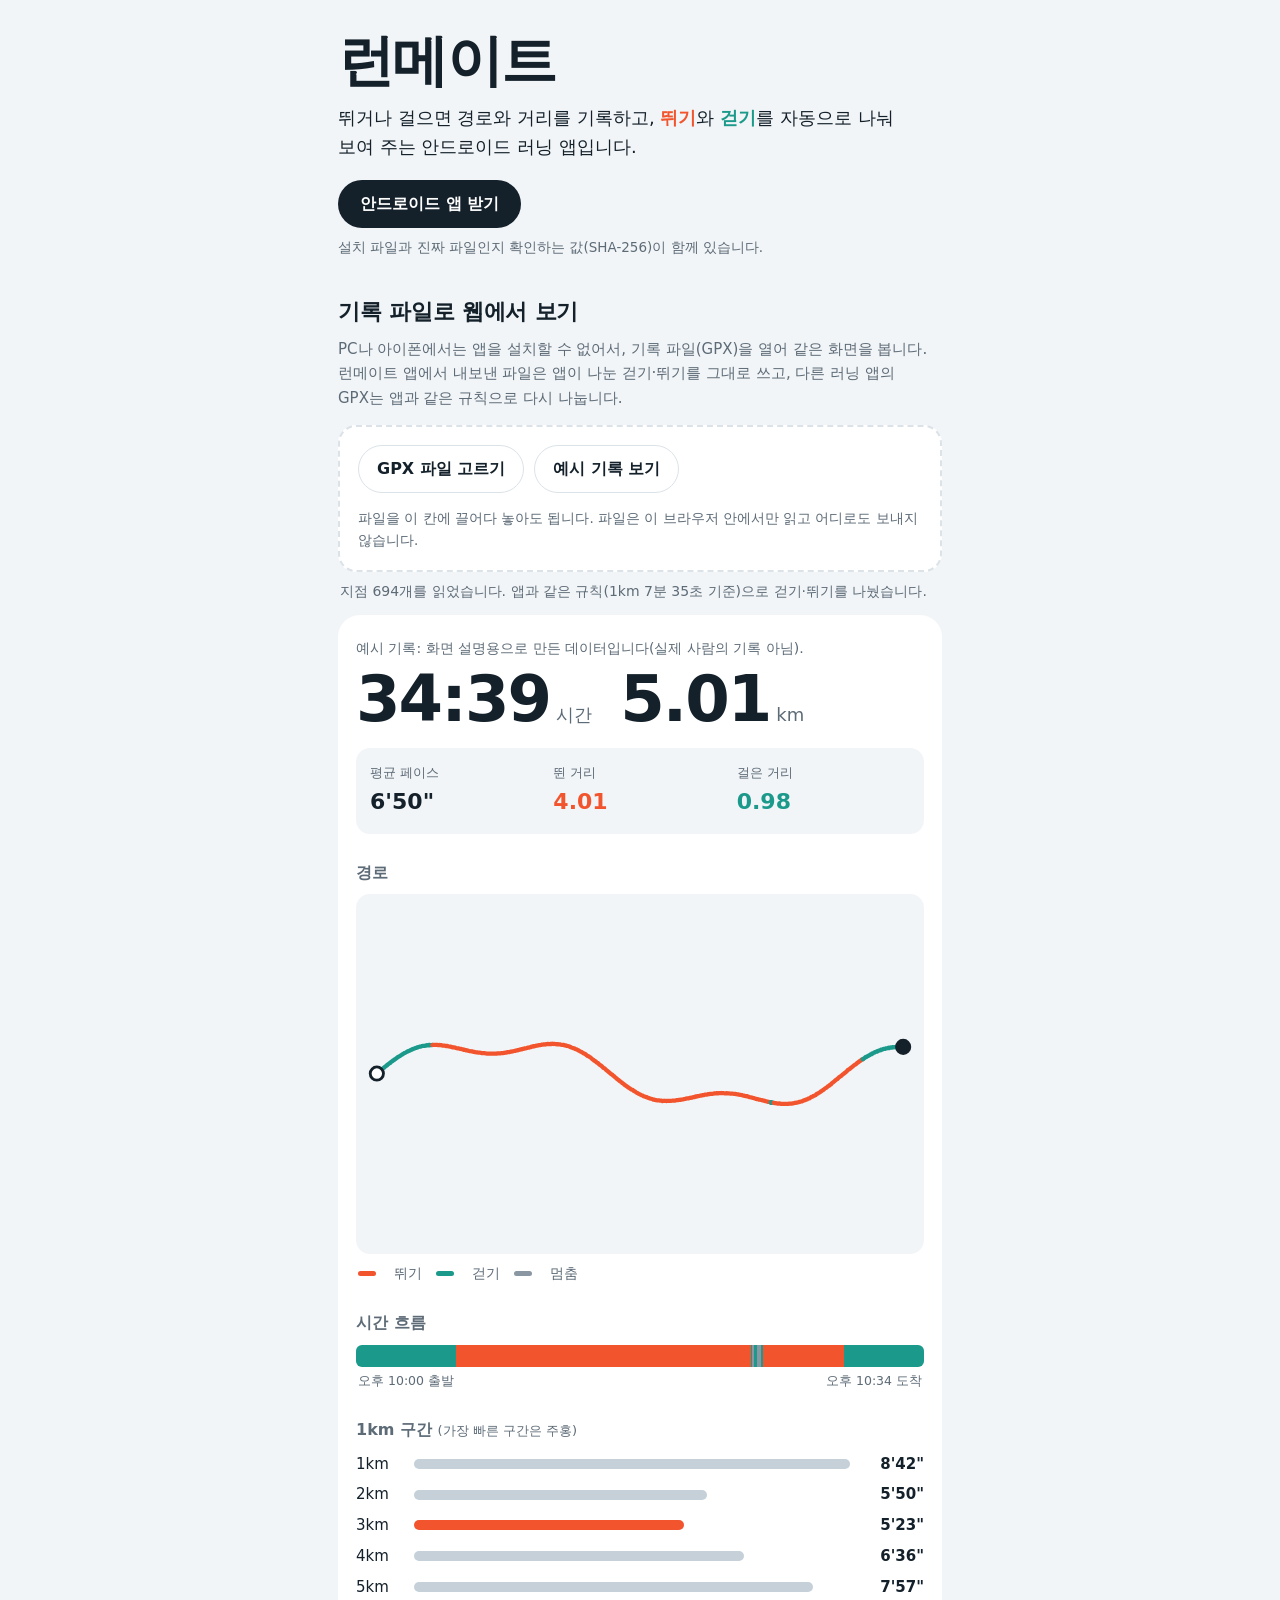
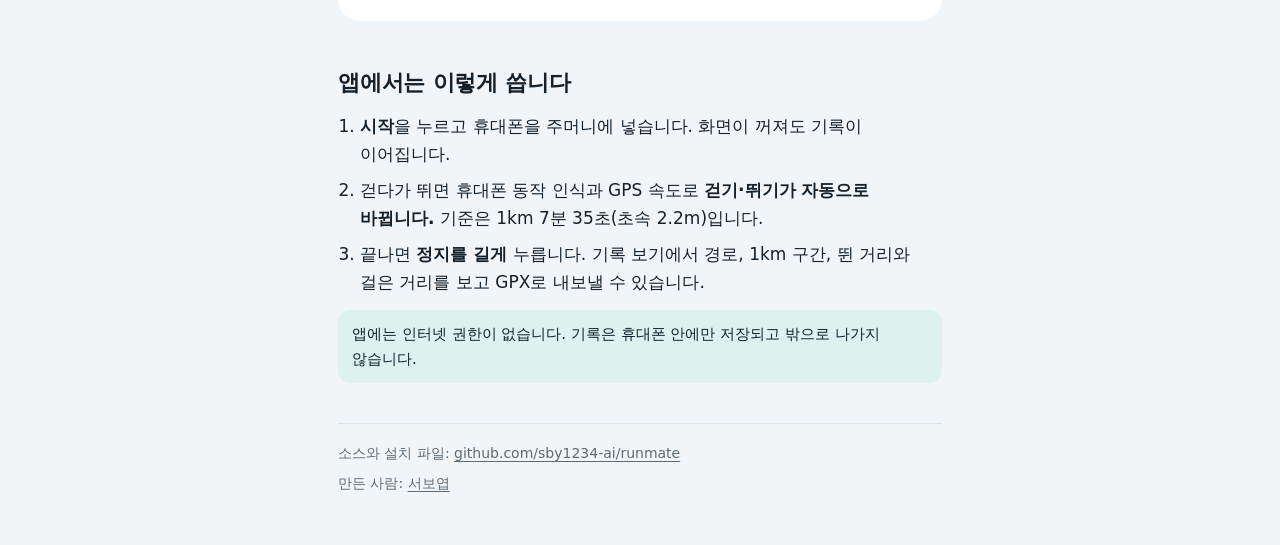
==== web/index.html @ 13d65538 "웹 화면 추가: GPX 기록을 앱과 같은 규칙으로 보기 - web/: 예시 기록, GPX 열기, 요약·경로·시간 흐름·1km 구간 - 앱의 걷기·뛰기 구분과 거리·구간 계산을 그대" ====
<!doctype html>
<html lang="ko">
<head>
<meta charset="utf-8">
<meta name="viewport" content="width=device-width, initial-scale=1, viewport-fit=cover">
<title>런메이트</title>
<meta name="description" content="뛰거나 걸으면 경로와 거리를 기록하고 걷기와 뛰기를 자동으로 나눠 보여 주는 안드로이드 러닝 앱, 런메이트의 웹 화면입니다.">
<meta name="theme-color" content="#f2f5f7">
<meta name="color-scheme" content="light">
<link rel="stylesheet" href="style.css">
</head>
<body>
<div class="page">
  <header class="top">
    <h1>런메이트</h1>
    <p class="lead">뛰거나 걸으면 경로와 거리를 기록하고, <span class="run-t">뛰기</span>와 <span class="walk-t">걷기</span>를 자동으로 나눠 보여 주는 안드로이드 러닝 앱입니다.</p>
    <div class="cta">
      <a class="btn" href="https://github.com/sby1234-ai/runmate/releases/latest">안드로이드 앱 받기</a>
      <span class="cta-note">설치 파일과 진짜 파일인지 확인하는 값(SHA-256)이 함께 있습니다.</span>
    </div>
  </header>

  <section class="open" aria-labelledby="open-h">
    <h2 id="open-h">기록 파일로 웹에서 보기</h2>
    <p class="sub">PC나 아이폰에서는 앱을 설치할 수 없어서, 기록 파일(GPX)을 열어 같은 화면을 봅니다. 런메이트 앱에서 내보낸 파일은 앱이 나눈 걷기·뛰기를 그대로 쓰고, 다른 러닝 앱의 GPX는 앱과 같은 규칙으로 다시 나눕니다.</p>
    <div class="drop" id="drop">
      <input type="file" id="file" accept=".gpx,application/gpx+xml,application/xml,text/xml">
      <label for="file" class="btn ghost">GPX 파일 고르기</label>
      <button type="button" id="btn-sample" class="btn ghost">예시 기록 보기</button>
      <p class="drop-note">파일을 이 칸에 끌어다 놓아도 됩니다. 파일은 이 브라우저 안에서만 읽고 어디로도 보내지 않습니다.</p>
    </div>
    <p class="status" id="status" role="status"></p>
  </section>

  <section class="result" id="result" aria-live="polite" hidden>
    <p class="rec-name" id="rec-name"></p>
    <div class="big">
      <div><span class="num" id="time">0:00</span><span class="unit">시간</span></div>
      <div><span class="num" id="dist">0.00</span><span class="unit">km</span></div>
    </div>
    <div class="trio">
      <div><span class="k">평균 페이스</span><span class="v" id="pace">--'--"</span></div>
      <div><span class="k">뛴 거리</span><span class="v run-t" id="run-d">0.00</span></div>
      <div><span class="k">걸은 거리</span><span class="v walk-t" id="walk-d">0.00</span></div>
    </div>

    <h3>경로</h3>
    <div class="route" id="route" role="img" aria-label="기록한 경로. 뛴 구간은 주홍, 걸은 구간은 청록, 멈춘 곳은 회색입니다."></div>
    <p class="legend"><span class="sw run"></span>뛰기 <span class="sw walk"></span>걷기 <span class="sw still"></span>멈춤</p>

    <h3>시간 흐름</h3>
    <div class="timeline" id="timeline" role="img" aria-label="시간 순서로 본 걷기·뛰기·멈춤"></div>
    <p class="tl-axis"><span id="tl-start"></span><span id="tl-end"></span></p>

    <h3>1km 구간 <span class="h-note">(가장 빠른 구간은 주홍)</span></h3>
    <ol class="splits" id="splits"></ol>
  </section>

  <section class="how" aria-labelledby="how-h">
    <h2 id="how-h">앱에서는 이렇게 씁니다</h2>
    <ol class="steps">
      <li><b>시작</b>을 누르고 휴대폰을 주머니에 넣습니다. 화면이 꺼져도 기록이 이어집니다.</li>
      <li>걷다가 뛰면 휴대폰 동작 인식과 GPS 속도로 <b>걷기·뛰기가 자동으로 바뀝니다.</b> 기준은 1km 7분 35초(초속 2.2m)입니다.</li>
      <li>끝나면 <b>정지를 길게</b> 누릅니다. 기록 보기에서 경로, 1km 구간, 뛴 거리와 걸은 거리를 보고 GPX로 내보낼 수 있습니다.</li>
    </ol>
    <p class="privacy">앱에는 인터넷 권한이 없습니다. 기록은 휴대폰 안에만 저장되고 밖으로 나가지 않습니다.</p>
  </section>

  <footer class="foot">
    <p>소스와 설치 파일: <a href="https://github.com/sby1234-ai/runmate">github.com/sby1234-ai/runmate</a></p>
    <p>만든 사람: <a href="https://sby1234-ai.github.io/myprofile/career/">서보엽</a></p>
  </footer>
</div>
<script src="logic.js" defer></script>
<script src="app.js" defer></script>
</body>
</html>
---- web/style.css ----
/* 런메이트 웹: 앱과 같은 색(밝은 회청 바탕, 뛰기 주홍, 걷기 청록, 멈춤 회색)과 큰 숫자 */
:root {
  --bg: #f2f5f7; --surface: #ffffff; --ink: #14212b; --sub: #5d6b77; --line: #dce3e8;
  --run: #f2542d; --walk: #1b998b; --still: #8a97a3;
  --run-tint: #fde7e0; --walk-tint: #ddf2ef; --still-tint: #e9edf0;
  --font: "Pretendard", "Apple SD Gothic Neo", "Malgun Gothic", "Noto Sans KR", system-ui, sans-serif;
  color-scheme: light;
}
* { box-sizing: border-box; }
html { -webkit-text-size-adjust: 100%; }
body { margin: 0; background: var(--bg); color: var(--ink); font-family: var(--font); font-size: 17px; line-height: 1.65;
  word-break: keep-all; overflow-wrap: break-word; }
a { color: inherit; text-underline-offset: 3px; }
:focus-visible { outline: 3px solid var(--walk); outline-offset: 2px; border-radius: 6px; }
.page { max-width: 640px; margin: 0 auto; padding-block: 32px 0;
  padding-left: max(18px, env(safe-area-inset-left, 0px)); padding-right: max(18px, env(safe-area-inset-right, 0px)); }
h1 { margin: 0; font-size: clamp(40px, 11vw, 56px); line-height: 1.05; letter-spacing: -0.03em; font-weight: 800; }
.lead { margin: 12px 0 18px; font-size: 18px; max-width: 32em; }
.run-t { color: var(--run); font-weight: 800; } .walk-t { color: var(--walk); font-weight: 800; }
.cta { display: flex; flex-wrap: wrap; gap: 8px 14px; align-items: center; }
.cta-note { font-size: 13.5px; color: var(--sub); }
.btn { display: inline-flex; align-items: center; justify-content: center; min-height: 48px; padding: 0 22px; border-radius: 999px;
  background: var(--ink); color: #fff; font: inherit; font-size: 16px; font-weight: 800; text-decoration: none; border: 0; cursor: pointer; }
.btn.ghost { background: var(--surface); color: var(--ink); border: 1px solid var(--line); font-weight: 700; padding: 0 18px; }
h2 { margin: 0 0 6px; font-size: 22px; letter-spacing: -0.01em; }
h3 { margin: 26px 0 8px; font-size: 16px; color: var(--sub); }
.sub { margin: 0 0 14px; font-size: 15px; color: var(--sub); }
.open { margin-top: 36px; }
.drop { background: var(--surface); border: 2px dashed var(--line); border-radius: 18px; padding: 18px; display: flex; flex-wrap: wrap; gap: 10px; }
.drop.over { border-color: var(--walk); background: var(--walk-tint); }
.drop input { position: absolute; width: 1px; height: 1px; opacity: 0; }
.drop-note { flex-basis: 100%; margin: 4px 0 0; font-size: 13.5px; color: var(--sub); }
.status { min-height: 1.4em; margin: 8px 2px 0; font-size: 14px; color: var(--sub); }
.status.err { color: var(--run); font-weight: 700; }
.result { margin-top: 12px; background: var(--surface); border-radius: 22px; padding: 22px 18px; }
.rec-name { margin: 0 0 4px; font-size: 14px; color: var(--sub); }
.big { display: flex; flex-wrap: wrap; gap: 4px 28px; align-items: baseline; }
.num { font-size: clamp(44px, 13vw, 64px); font-weight: 800; letter-spacing: -0.03em; font-variant-numeric: tabular-nums; line-height: 1.1; }
.unit { margin-left: 6px; font-size: 18px; color: var(--sub); }
.trio { display: grid; grid-template-columns: repeat(3, 1fr); gap: 10px; margin-top: 14px; padding: 14px; border-radius: 14px; background: var(--bg); }
.trio .k { display: block; font-size: 13px; color: var(--sub); }
.trio .v { display: block; font-size: 22px; font-weight: 800; font-variant-numeric: tabular-nums; }
.route { background: var(--bg); border-radius: 14px; }
.route svg { display: block; width: 100%; height: auto; }
.legend { display: flex; gap: 6px 14px; flex-wrap: wrap; align-items: center; font-size: 13.5px; color: var(--sub); margin: 8px 2px 0; }
.sw { display: inline-block; width: 18px; height: 5px; border-radius: 3px; margin-right: 4px; vertical-align: middle; }
.sw.run { background: var(--run); } .sw.walk { background: var(--walk); } .sw.still { background: var(--still); }
.timeline { display: flex; height: 22px; border-radius: 6px; overflow: hidden; background: var(--still-tint); }
.timeline span { display: block; height: 100%; }
.timeline .run { background: var(--run); } .timeline .walk { background: var(--walk); } .timeline .still { background: var(--still); }
.tl-axis { display: flex; justify-content: space-between; margin: 4px 2px 0; font-size: 12.5px; color: var(--sub); font-variant-numeric: tabular-nums; }
.splits { margin: 0; padding: 0; list-style: none; display: grid; gap: 6px; }
.splits li { display: grid; grid-template-columns: 48px 1fr 64px; gap: 10px; align-items: center; font-size: 15px; font-variant-numeric: tabular-nums; }
.splits .bar { height: 10px; border-radius: 5px; background: #c5d0d9; }
.splits .bar.fast { background: var(--run); }
.splits .t { text-align: right; font-weight: 700; }
.splits .empty { display: block; color: var(--sub); }
.how { margin-top: 44px; }
.steps { margin: 10px 0 0; padding-left: 22px; display: grid; gap: 8px; }
.privacy { margin: 14px 0 0; padding: 12px 14px; border-radius: 12px; background: var(--walk-tint); font-size: 15px; }
.foot { margin-top: 40px; padding: 18px 0 44px; border-top: 1px solid var(--line); font-size: 14px; color: var(--sub); }
.foot p { margin: 0 0 6px; }
@media (max-width: 380px) { .trio .v { font-size: 19px; } }
.h-note { font-weight: 400; font-size: 13px; }
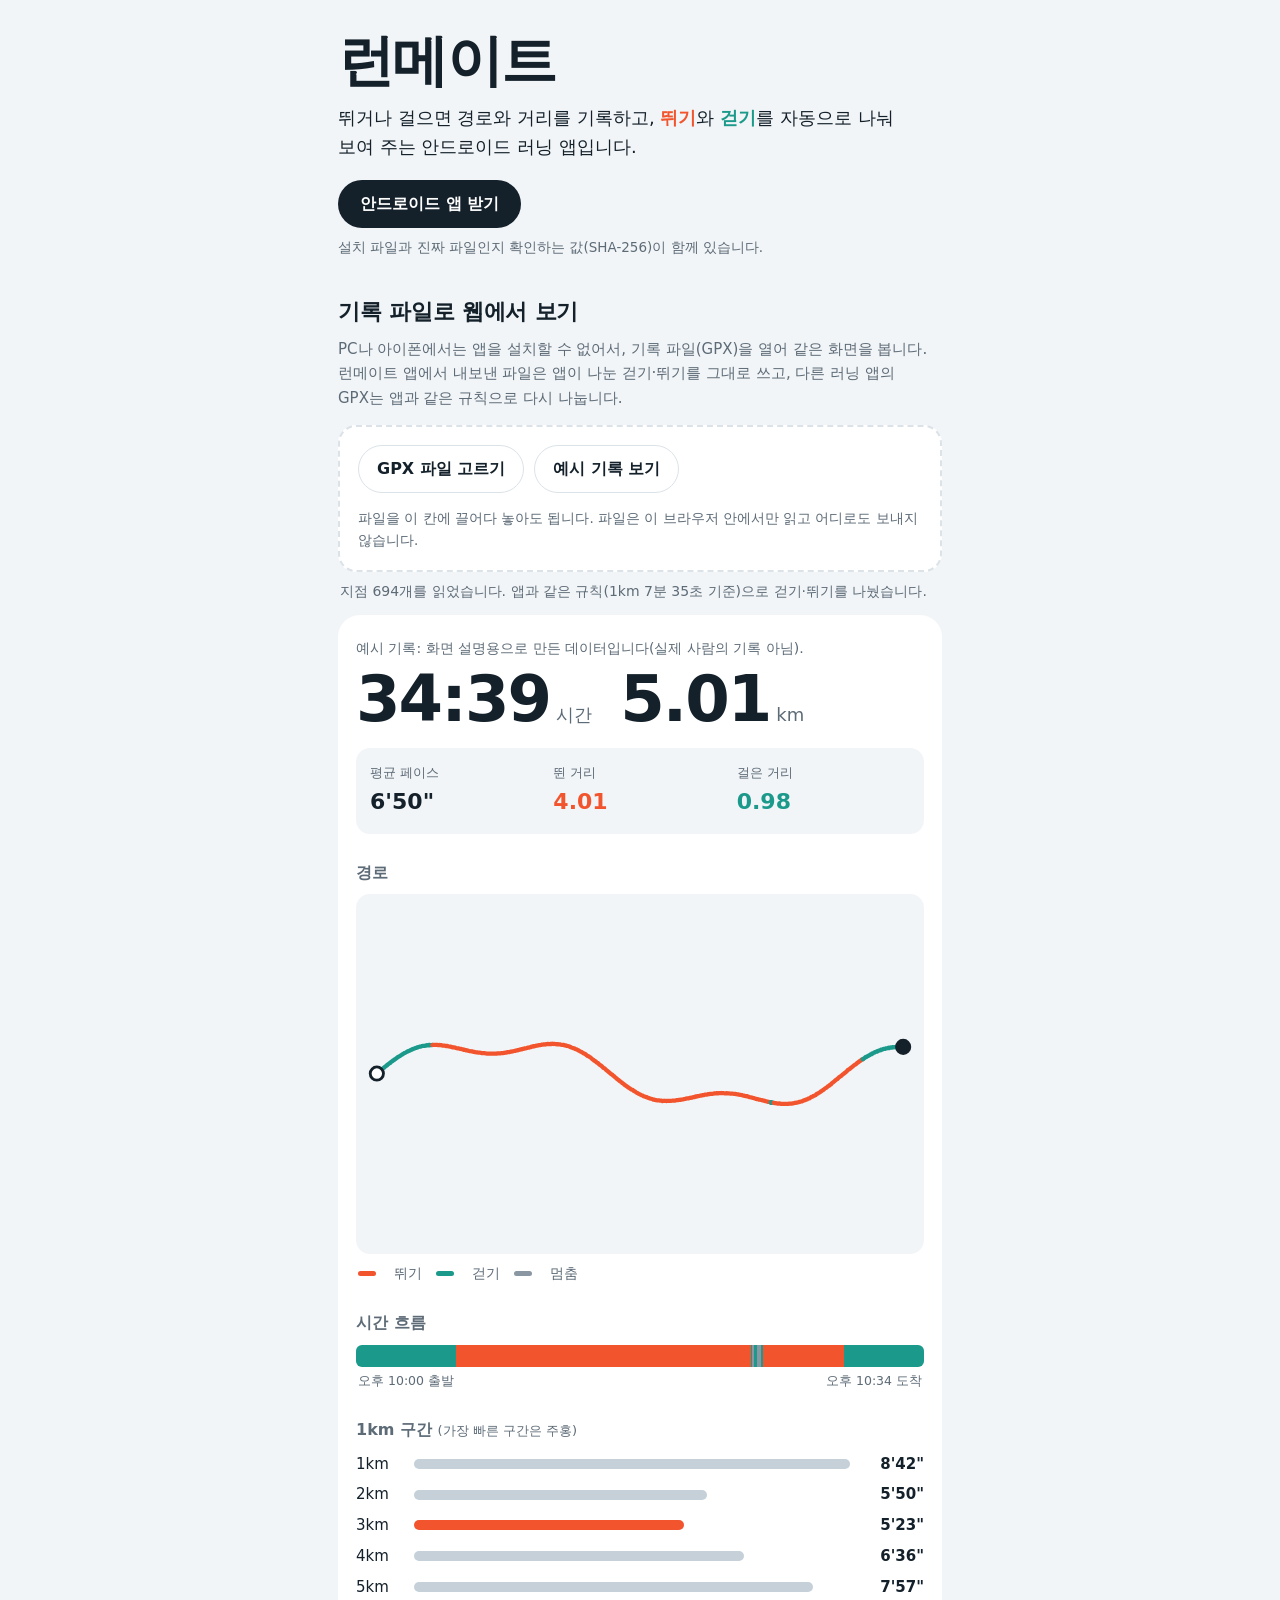
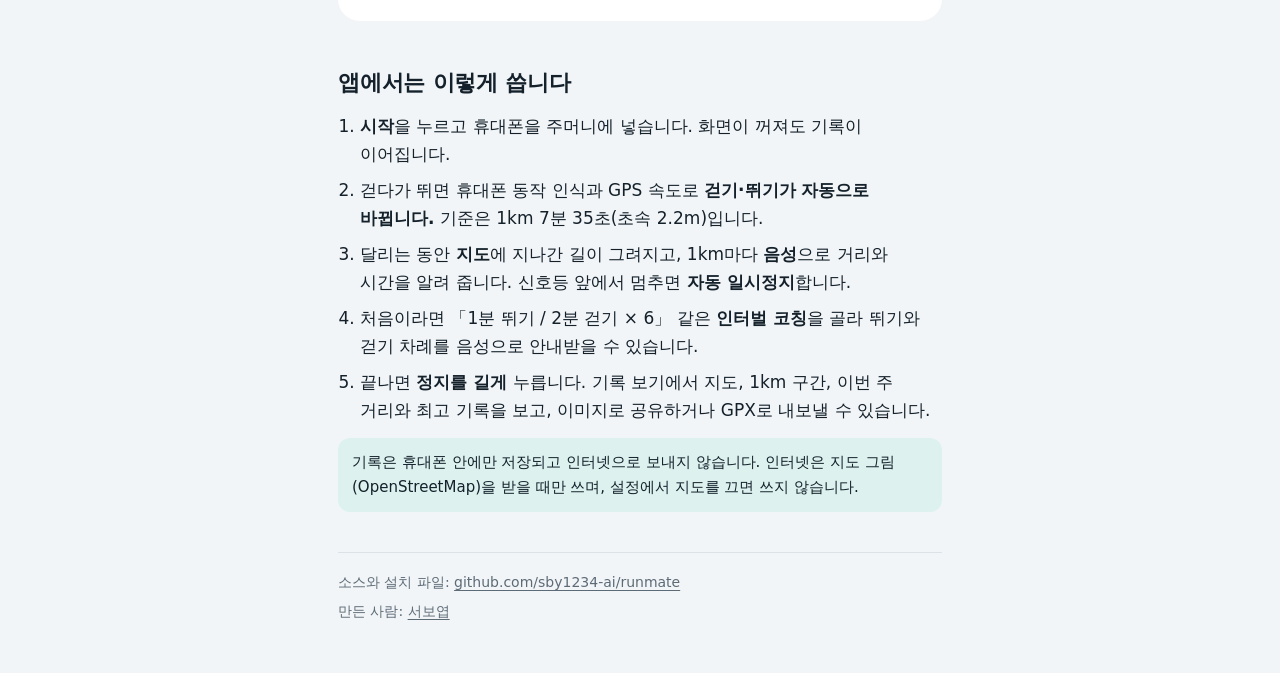
==== commit 416fe419: "웹 화면: 0.2.0 기능과 지도 개인정보 문구 반영 Co-Authored-By: Claude Opus 5.5 <noreply@anthropic.com> Claude-Session" ====
--- a/web/index.html
+++ b/web/index.html
@@ -61,9 +61,11 @@
     <ol class="steps">
       <li><b>시작</b>을 누르고 휴대폰을 주머니에 넣습니다. 화면이 꺼져도 기록이 이어집니다.</li>
       <li>걷다가 뛰면 휴대폰 동작 인식과 GPS 속도로 <b>걷기·뛰기가 자동으로 바뀝니다.</b> 기준은 1km 7분 35초(초속 2.2m)입니다.</li>
-      <li>끝나면 <b>정지를 길게</b> 누릅니다. 기록 보기에서 경로, 1km 구간, 뛴 거리와 걸은 거리를 보고 GPX로 내보낼 수 있습니다.</li>
+      <li>달리는 동안 <b>지도</b>에 지나간 길이 그려지고, 1km마다 <b>음성</b>으로 거리와 시간을 알려 줍니다. 신호등 앞에서 멈추면 <b>자동 일시정지</b>합니다.</li>
+      <li>처음이라면 「1분 뛰기 / 2분 걷기 × 6」 같은 <b>인터벌 코칭</b>을 골라 뛰기와 걷기 차례를 음성으로 안내받을 수 있습니다.</li>
+      <li>끝나면 <b>정지를 길게</b> 누릅니다. 기록 보기에서 지도, 1km 구간, 이번 주 거리와 최고 기록을 보고, 이미지로 공유하거나 GPX로 내보낼 수 있습니다.</li>
     </ol>
-    <p class="privacy">앱에는 인터넷 권한이 없습니다. 기록은 휴대폰 안에만 저장되고 밖으로 나가지 않습니다.</p>
+    <p class="privacy">기록은 휴대폰 안에만 저장되고 인터넷으로 보내지 않습니다. 인터넷은 지도 그림(OpenStreetMap)을 받을 때만 쓰며, 설정에서 지도를 끄면 쓰지 않습니다.</p>
   </section>
 
   <footer class="foot">
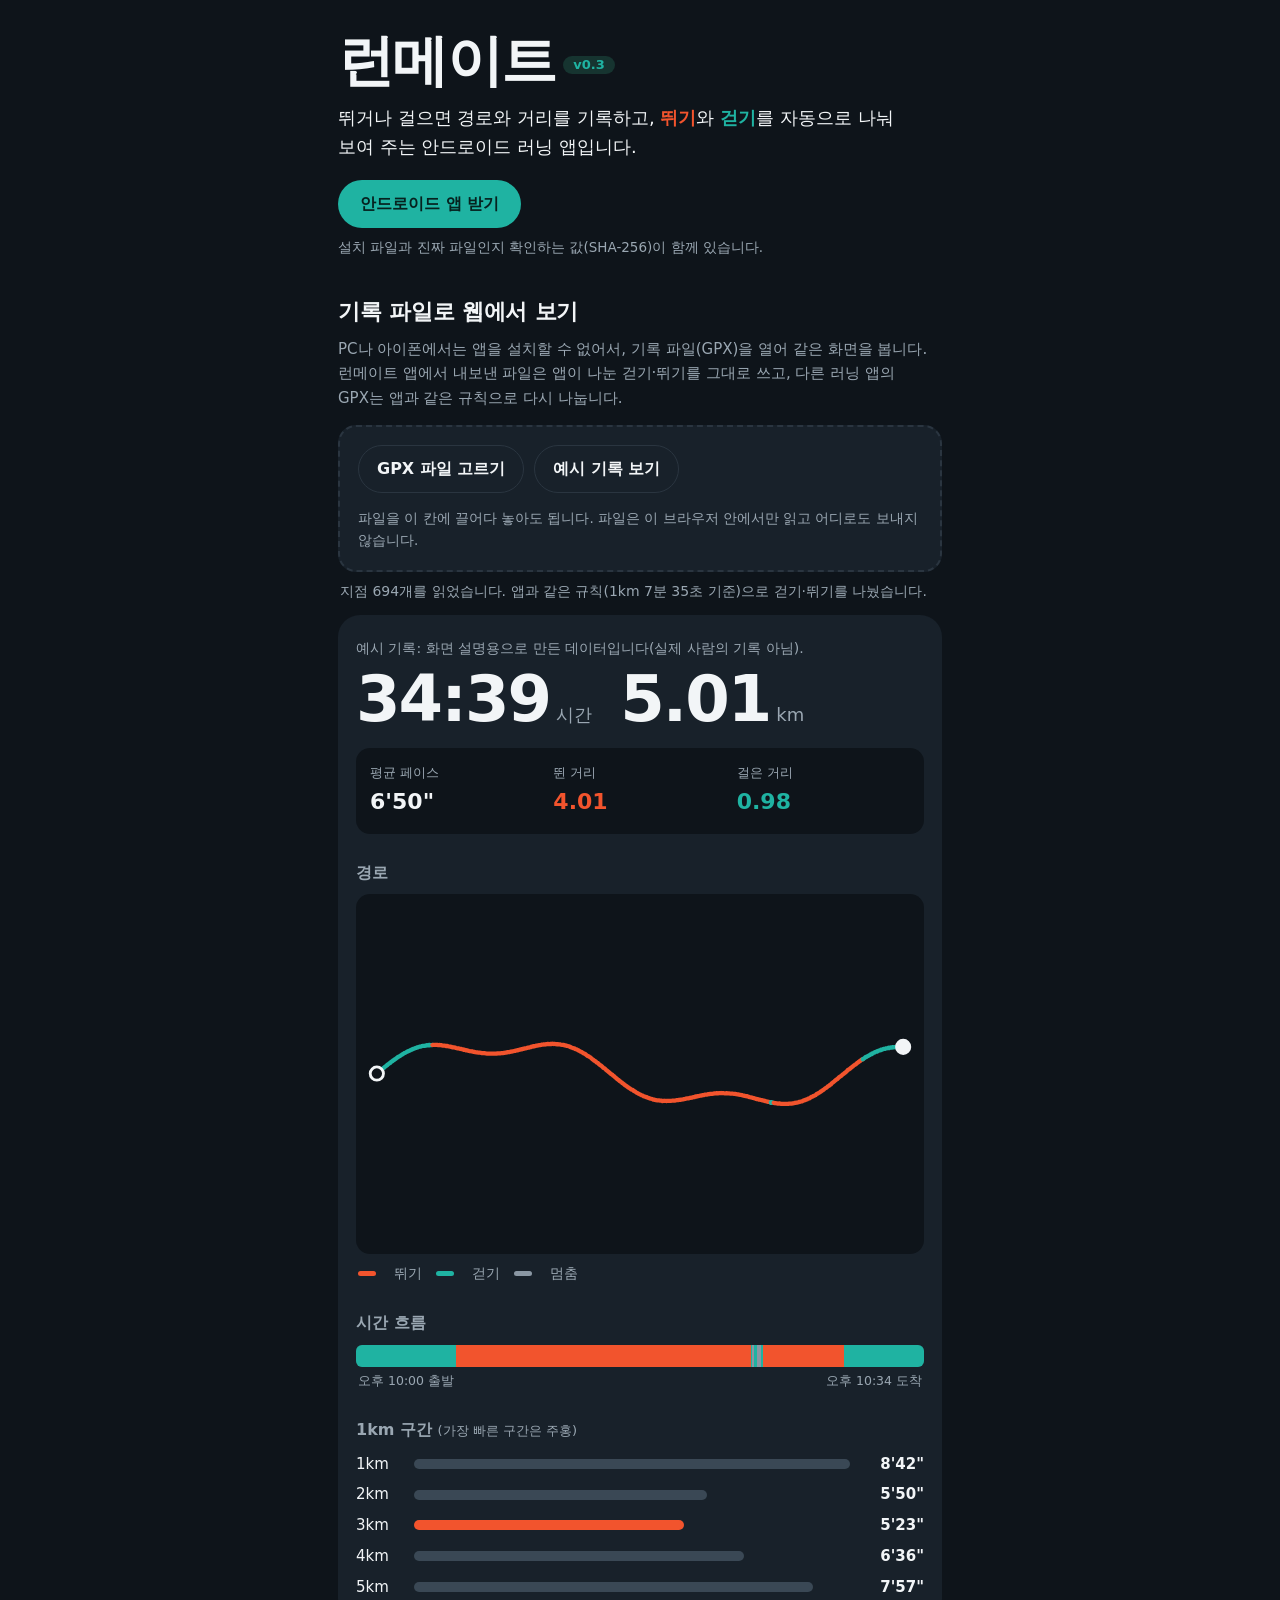
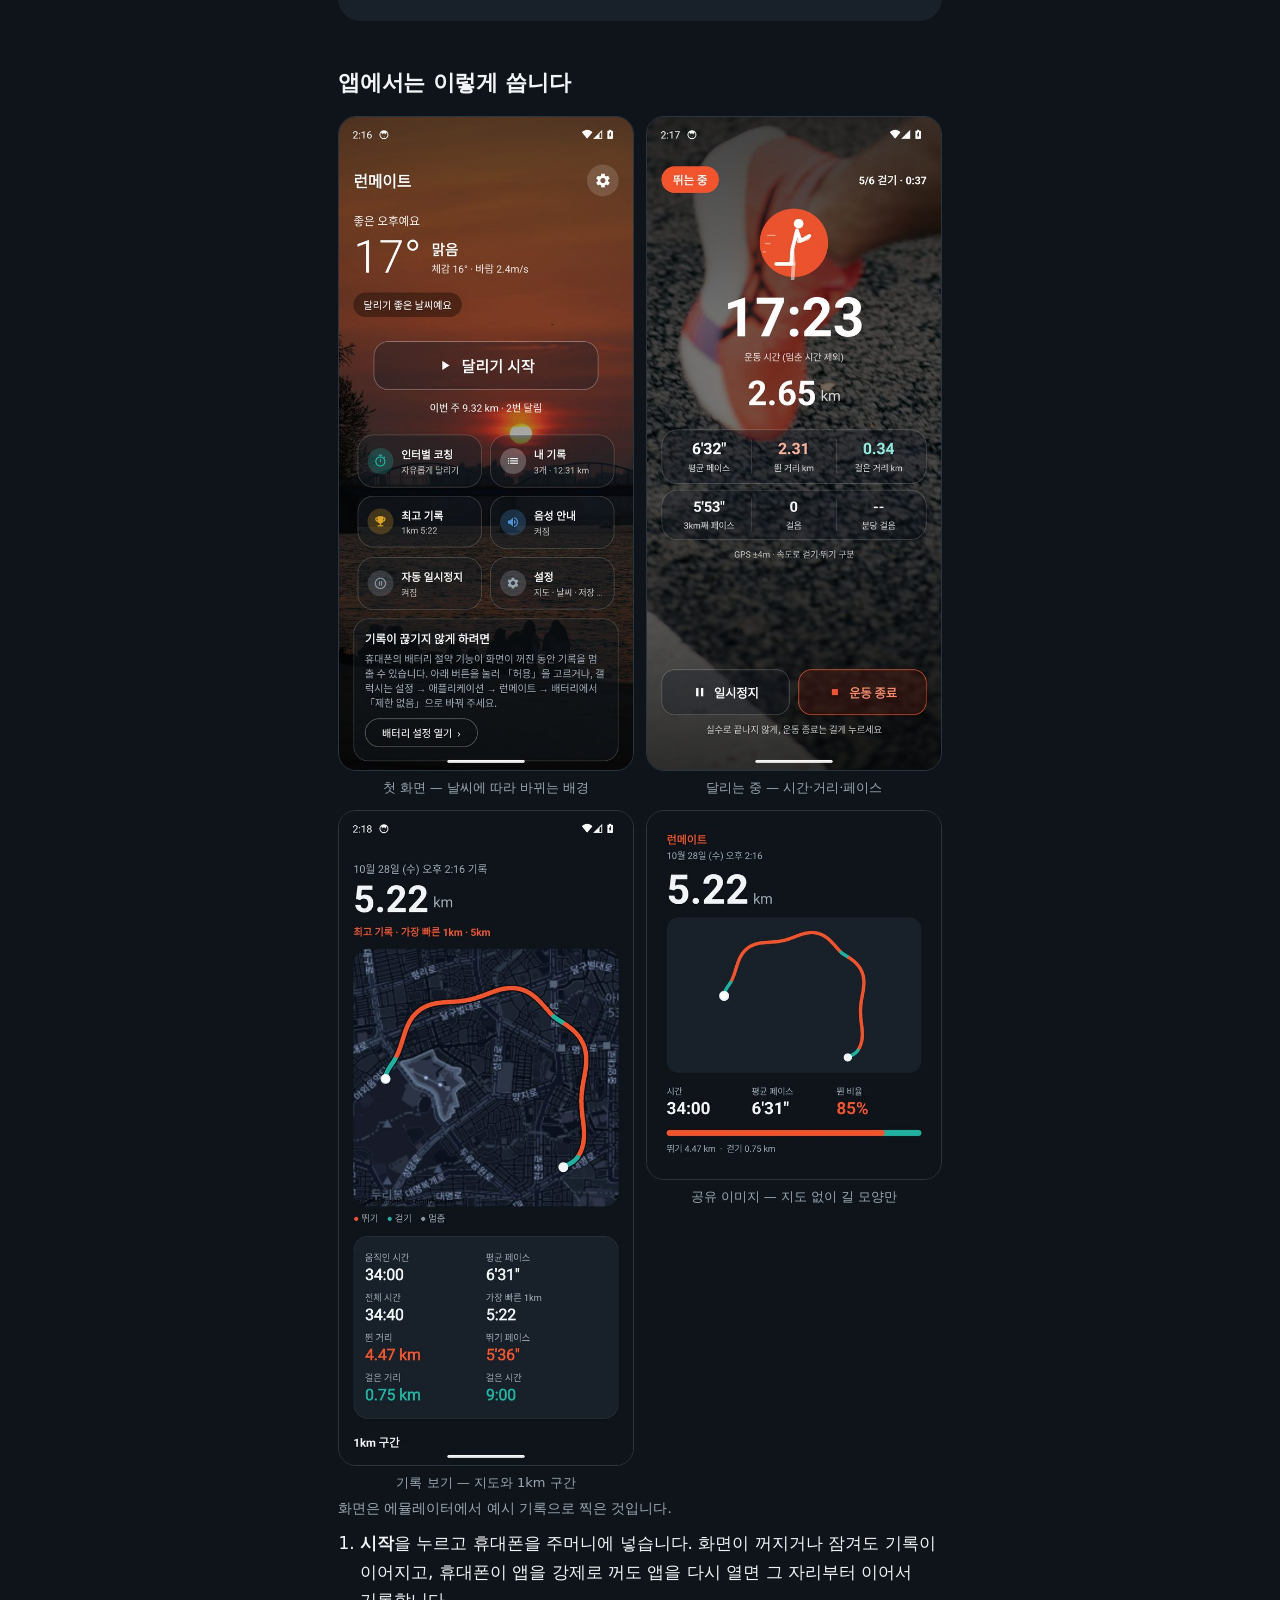
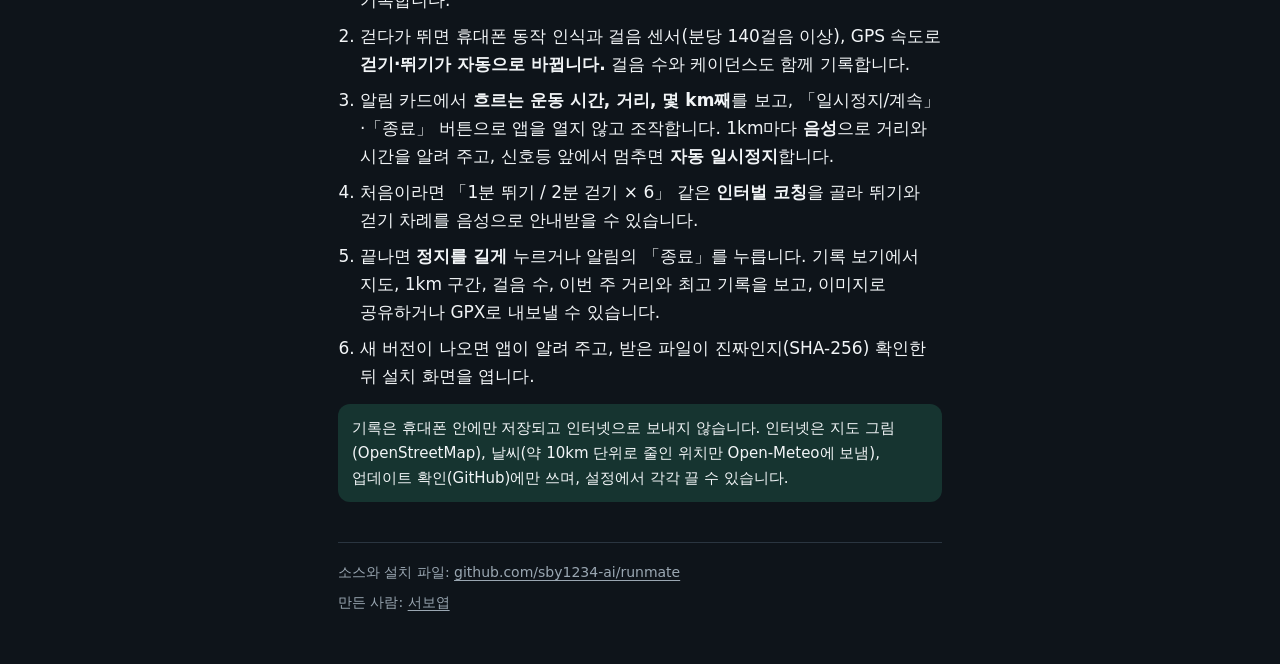
==== commit 66a42caf: "웹 화면 0.3 반영: 앱과 같은 어두운 색, 0.3 기능 설명, 앱 화면 사진 4장, 인터넷 쓰는 곳 3곳 Co-Authored-By: Claude Opus 5.5 <norepl" ====
--- a/web/index.html
+++ b/web/index.html
@@ -5,14 +5,14 @@
 <meta name="viewport" content="width=device-width, initial-scale=1, viewport-fit=cover">
 <title>런메이트</title>
 <meta name="description" content="뛰거나 걸으면 경로와 거리를 기록하고 걷기와 뛰기를 자동으로 나눠 보여 주는 안드로이드 러닝 앱, 런메이트의 웹 화면입니다.">
-<meta name="theme-color" content="#f2f5f7">
-<meta name="color-scheme" content="light">
+<meta name="theme-color" content="#0e141a">
+<meta name="color-scheme" content="dark">
 <link rel="stylesheet" href="style.css">
 </head>
 <body>
 <div class="page">
   <header class="top">
-    <h1>런메이트</h1>
+    <h1>런메이트<span class="ver">v0.3</span></h1>
     <p class="lead">뛰거나 걸으면 경로와 거리를 기록하고, <span class="run-t">뛰기</span>와 <span class="walk-t">걷기</span>를 자동으로 나눠 보여 주는 안드로이드 러닝 앱입니다.</p>
     <div class="cta">
       <a class="btn" href="https://github.com/sby1234-ai/runmate/releases/latest">안드로이드 앱 받기</a>
@@ -58,14 +58,22 @@
 
   <section class="how" aria-labelledby="how-h">
     <h2 id="how-h">앱에서는 이렇게 씁니다</h2>
+    <div class="shots">
+      <figure><img src="img/home.jpg" alt="첫 화면: 지금 날씨에 맞춘 어두운 배경과 이번 주 거리, 시작 버튼" loading="lazy" width="540" height="1200"><figcaption>첫 화면 — 날씨에 따라 바뀌는 배경</figcaption></figure>
+      <figure><img src="img/run.jpg" alt="달리는 중 화면: 운동 시간, 거리, 페이스와 움직이는 러너" loading="lazy" width="540" height="1200"><figcaption>달리는 중 — 시간·거리·페이스</figcaption></figure>
+      <figure><img src="img/detail.jpg" alt="기록 보기: 어두운 지도 위 뛰기·걷기 색으로 나뉜 경로와 기록 숫자" loading="lazy" width="540" height="1200"><figcaption>기록 보기 — 지도와 1km 구간</figcaption></figure>
+      <figure><img src="img/share.jpg" alt="공유 이미지: 거리, 길 모양, 시간·평균 페이스·뛴 비율" loading="lazy" width="540" height="675"><figcaption>공유 이미지 — 지도 없이 길 모양만</figcaption></figure>
+    </div>
+    <p class="drop-note">화면은 에뮬레이터에서 예시 기록으로 찍은 것입니다.</p>
     <ol class="steps">
-      <li><b>시작</b>을 누르고 휴대폰을 주머니에 넣습니다. 화면이 꺼져도 기록이 이어집니다.</li>
-      <li>걷다가 뛰면 휴대폰 동작 인식과 GPS 속도로 <b>걷기·뛰기가 자동으로 바뀝니다.</b> 기준은 1km 7분 35초(초속 2.2m)입니다.</li>
-      <li>달리는 동안 <b>지도</b>에 지나간 길이 그려지고, 1km마다 <b>음성</b>으로 거리와 시간을 알려 줍니다. 신호등 앞에서 멈추면 <b>자동 일시정지</b>합니다.</li>
+      <li><b>시작</b>을 누르고 휴대폰을 주머니에 넣습니다. 화면이 꺼지거나 잠겨도 기록이 이어지고, 휴대폰이 앱을 강제로 꺼도 앱을 다시 열면 그 자리부터 이어서 기록합니다.</li>
+      <li>걷다가 뛰면 휴대폰 동작 인식과 걸음 센서(분당 140걸음 이상), GPS 속도로 <b>걷기·뛰기가 자동으로 바뀝니다.</b> 걸음 수와 케이던스도 함께 기록합니다.</li>
+      <li>알림 카드에서 <b>흐르는 운동 시간, 거리, 몇 km째</b>를 보고, 「일시정지/계속」·「종료」 버튼으로 앱을 열지 않고 조작합니다. 1km마다 <b>음성</b>으로 거리와 시간을 알려 주고, 신호등 앞에서 멈추면 <b>자동 일시정지</b>합니다.</li>
       <li>처음이라면 「1분 뛰기 / 2분 걷기 × 6」 같은 <b>인터벌 코칭</b>을 골라 뛰기와 걷기 차례를 음성으로 안내받을 수 있습니다.</li>
-      <li>끝나면 <b>정지를 길게</b> 누릅니다. 기록 보기에서 지도, 1km 구간, 이번 주 거리와 최고 기록을 보고, 이미지로 공유하거나 GPX로 내보낼 수 있습니다.</li>
+      <li>끝나면 <b>정지를 길게</b> 누르거나 알림의 「종료」를 누릅니다. 기록 보기에서 지도, 1km 구간, 걸음 수, 이번 주 거리와 최고 기록을 보고, 이미지로 공유하거나 GPX로 내보낼 수 있습니다.</li>
+      <li>새 버전이 나오면 앱이 알려 주고, 받은 파일이 진짜인지(SHA-256) 확인한 뒤 설치 화면을 엽니다.</li>
     </ol>
-    <p class="privacy">기록은 휴대폰 안에만 저장되고 인터넷으로 보내지 않습니다. 인터넷은 지도 그림(OpenStreetMap)을 받을 때만 쓰며, 설정에서 지도를 끄면 쓰지 않습니다.</p>
+    <p class="privacy">기록은 휴대폰 안에만 저장되고 인터넷으로 보내지 않습니다. 인터넷은 지도 그림(OpenStreetMap), 날씨(약 10km 단위로 줄인 위치만 Open-Meteo에 보냄), 업데이트 확인(GitHub)에만 쓰며, 설정에서 각각 끌 수 있습니다.</p>
   </section>
 
   <footer class="foot">
--- a/web/style.css
+++ b/web/style.css
@@ -1,10 +1,10 @@
-/* 런메이트 웹: 앱과 같은 색(밝은 회청 바탕, 뛰기 주홍, 걷기 청록, 멈춤 회색)과 큰 숫자 */
+/* 런메이트 웹: 앱 0.3과 같은 색(어두운 바탕, 뛰기 주홍, 걷기 청록, 멈춤 회색)과 큰 숫자 */
 :root {
-  --bg: #f2f5f7; --surface: #ffffff; --ink: #14212b; --sub: #5d6b77; --line: #dce3e8;
-  --run: #f2542d; --walk: #1b998b; --still: #8a97a3;
-  --run-tint: #fde7e0; --walk-tint: #ddf2ef; --still-tint: #e9edf0;
+  --bg: #0e141a; --surface: #18212a; --ink: #f2f5f7; --sub: #9aa7b2; --line: #2a3540;
+  --run: #f2542d; --walk: #1fb3a2; --still: #8a97a3;
+  --run-tint: #3a1f19; --walk-tint: #163430; --still-tint: #26303a;
   --font: "Pretendard", "Apple SD Gothic Neo", "Malgun Gothic", "Noto Sans KR", system-ui, sans-serif;
-  color-scheme: light;
+  color-scheme: dark;
 }
 * { box-sizing: border-box; }
 html { -webkit-text-size-adjust: 100%; }
@@ -20,7 +20,7 @@
 .cta { display: flex; flex-wrap: wrap; gap: 8px 14px; align-items: center; }
 .cta-note { font-size: 13.5px; color: var(--sub); }
 .btn { display: inline-flex; align-items: center; justify-content: center; min-height: 48px; padding: 0 22px; border-radius: 999px;
-  background: var(--ink); color: #fff; font: inherit; font-size: 16px; font-weight: 800; text-decoration: none; border: 0; cursor: pointer; }
+  background: var(--walk); color: #06221f; font: inherit; font-size: 16px; font-weight: 800; text-decoration: none; border: 0; cursor: pointer; }
 .btn.ghost { background: var(--surface); color: var(--ink); border: 1px solid var(--line); font-weight: 700; padding: 0 18px; }
 h2 { margin: 0 0 6px; font-size: 22px; letter-spacing: -0.01em; }
 h3 { margin: 26px 0 8px; font-size: 16px; color: var(--sub); }
@@ -51,7 +51,7 @@
 .tl-axis { display: flex; justify-content: space-between; margin: 4px 2px 0; font-size: 12.5px; color: var(--sub); font-variant-numeric: tabular-nums; }
 .splits { margin: 0; padding: 0; list-style: none; display: grid; gap: 6px; }
 .splits li { display: grid; grid-template-columns: 48px 1fr 64px; gap: 10px; align-items: center; font-size: 15px; font-variant-numeric: tabular-nums; }
-.splits .bar { height: 10px; border-radius: 5px; background: #c5d0d9; }
+.splits .bar { height: 10px; border-radius: 5px; background: #3a4855; }
 .splits .bar.fast { background: var(--run); }
 .splits .t { text-align: right; font-weight: 700; }
 .splits .empty { display: block; color: var(--sub); }
@@ -62,3 +62,8 @@
 .foot p { margin: 0 0 6px; }
 @media (max-width: 380px) { .trio .v { font-size: 19px; } }
 .h-note { font-weight: 400; font-size: 13px; }
+.shots { display: grid; grid-template-columns: 1fr 1fr; gap: 12px; margin: 14px 0 0; }
+.shots figure { margin: 0; }
+.shots img { display: block; width: 100%; height: auto; border-radius: 18px; border: 1px solid var(--line); }
+.shots figcaption { margin-top: 6px; font-size: 13px; color: var(--sub); text-align: center; }
+.ver { display: inline-block; margin-left: 8px; padding: 2px 10px; border-radius: 999px; background: var(--walk-tint); color: var(--walk); font-size: 13px; font-weight: 800; vertical-align: middle; letter-spacing: 0; }
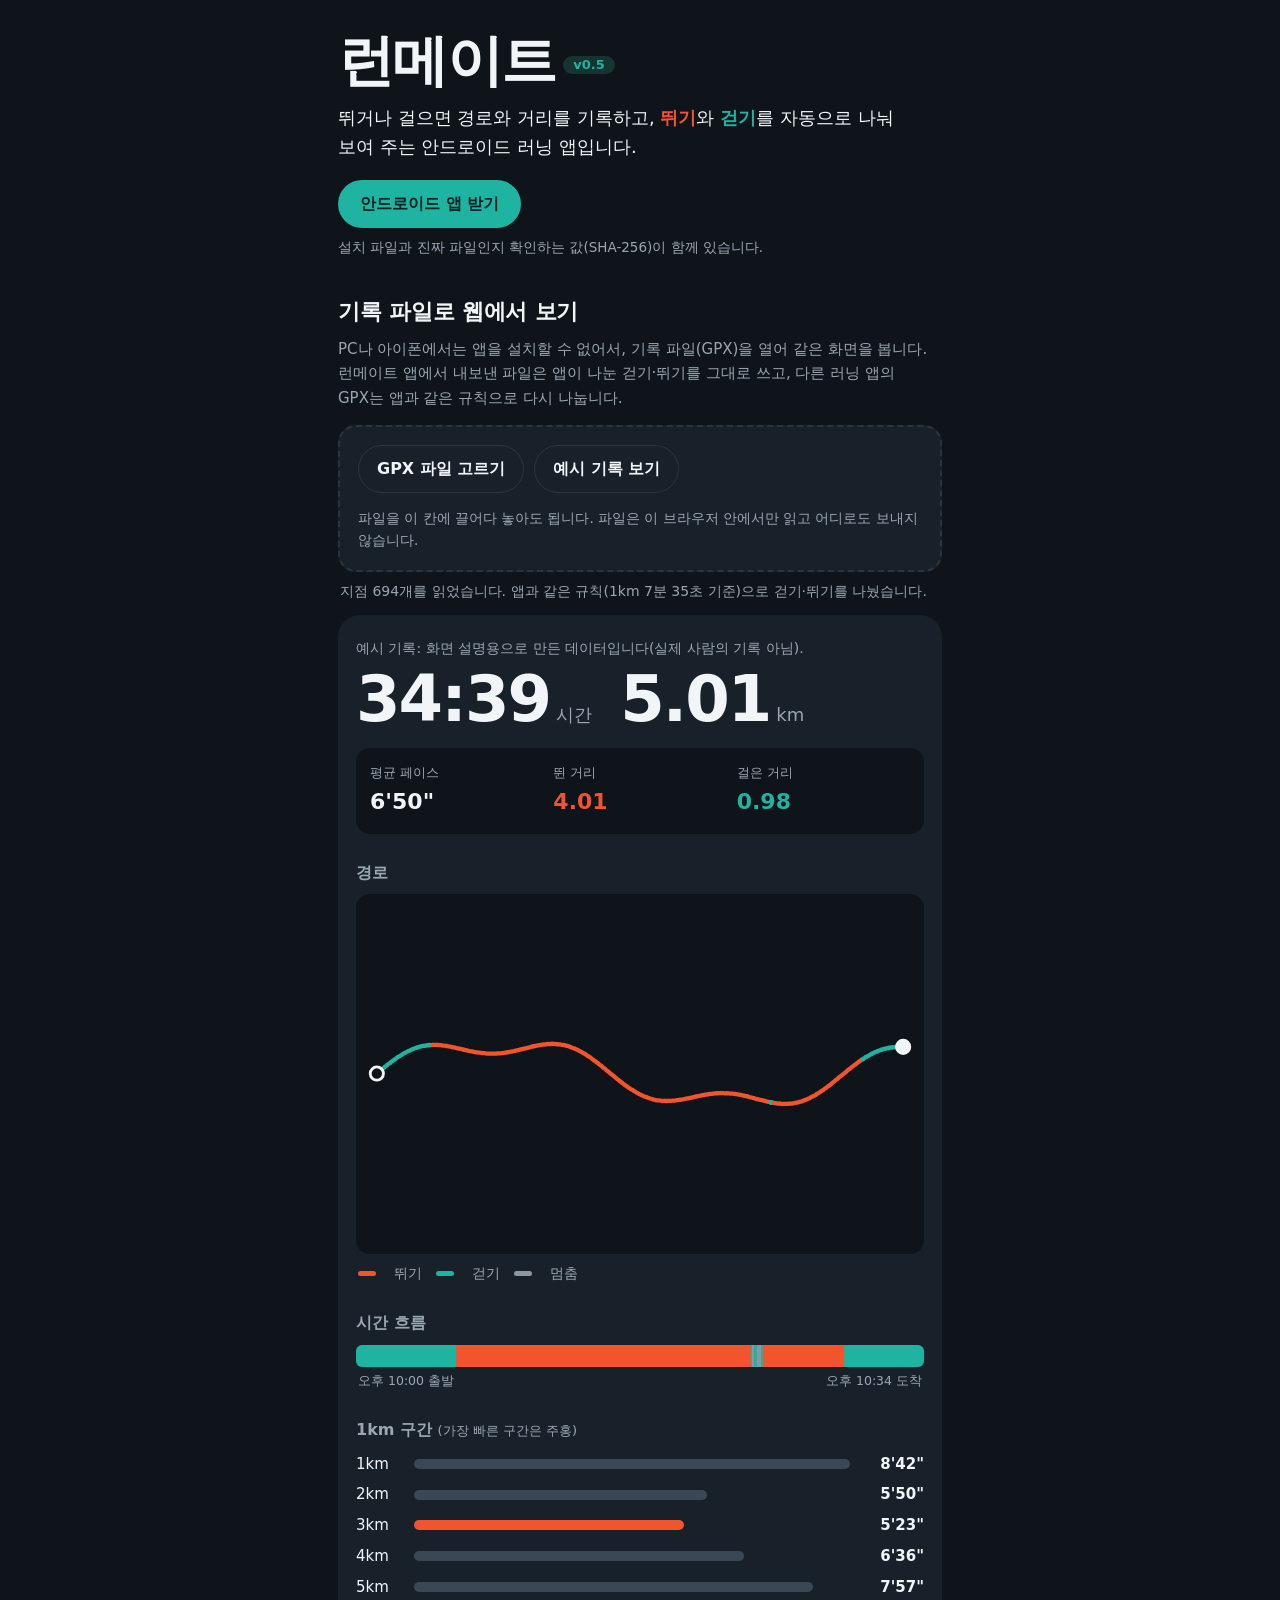
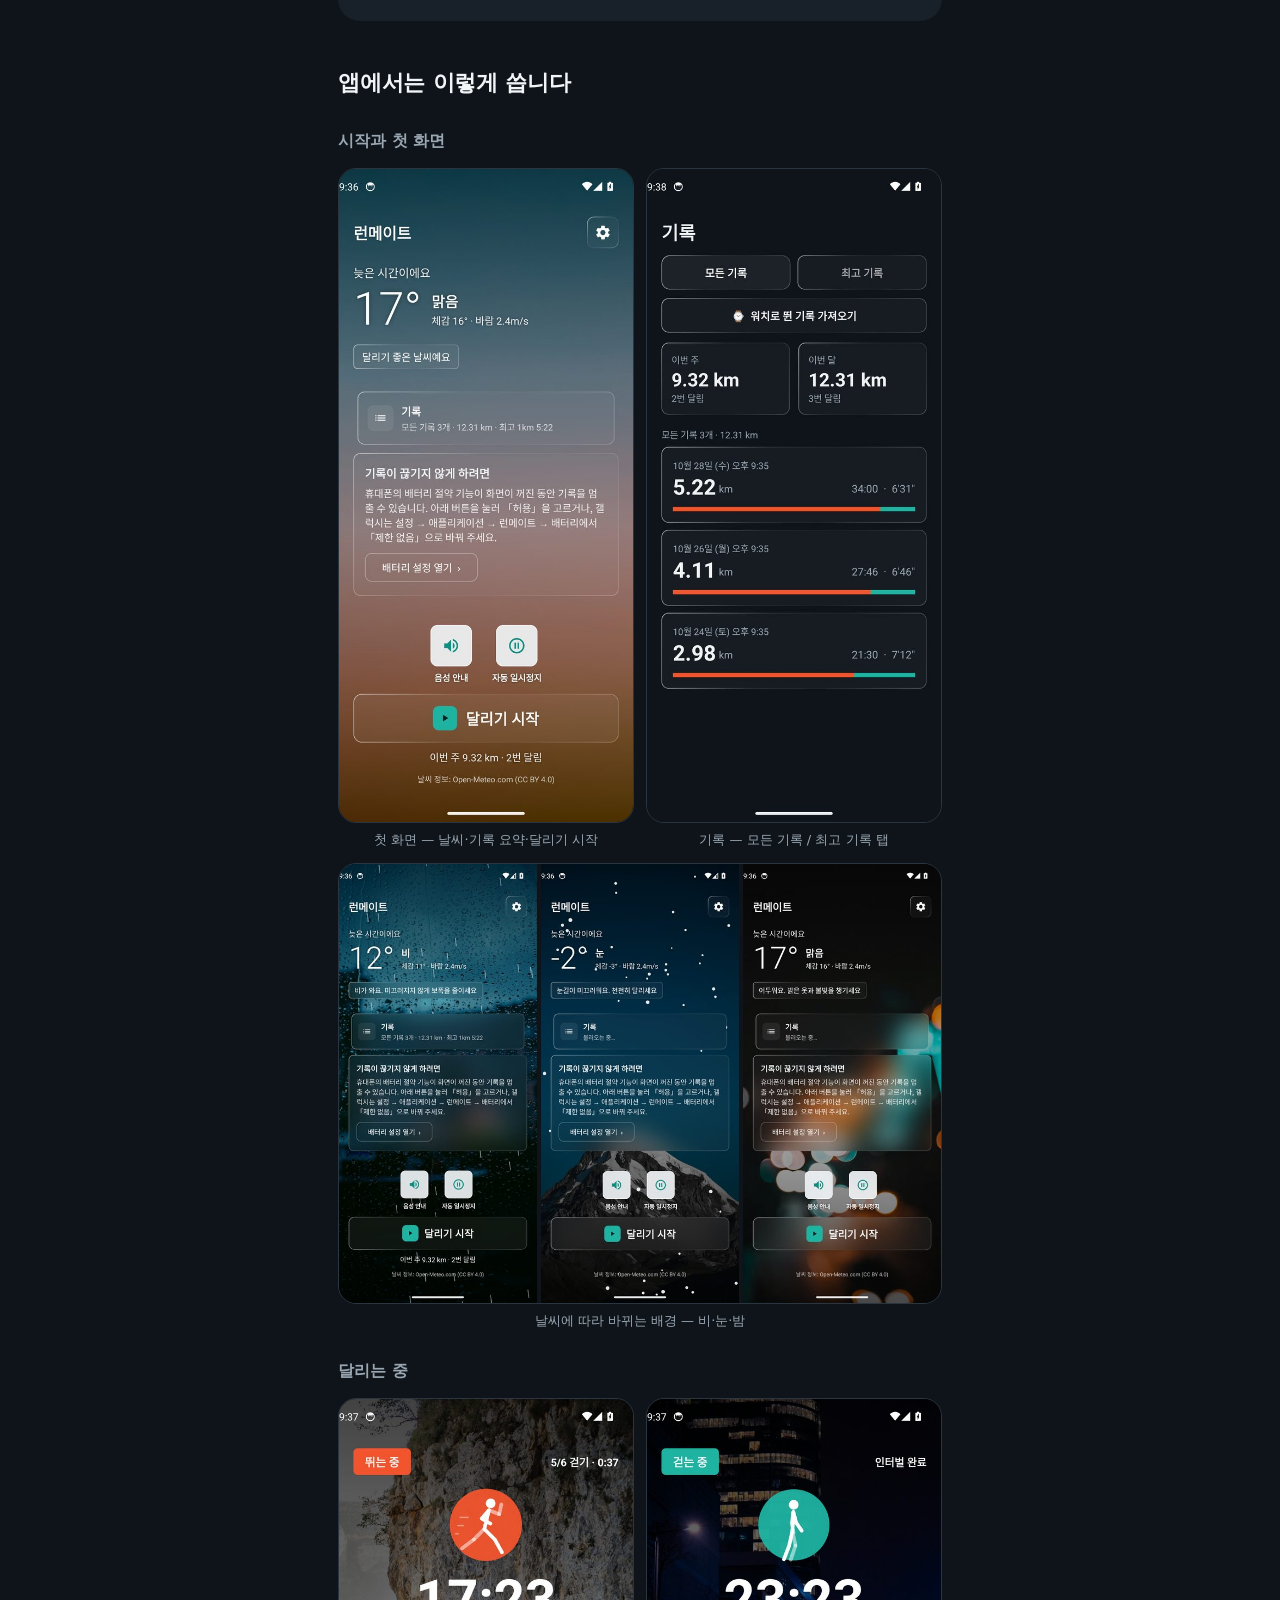
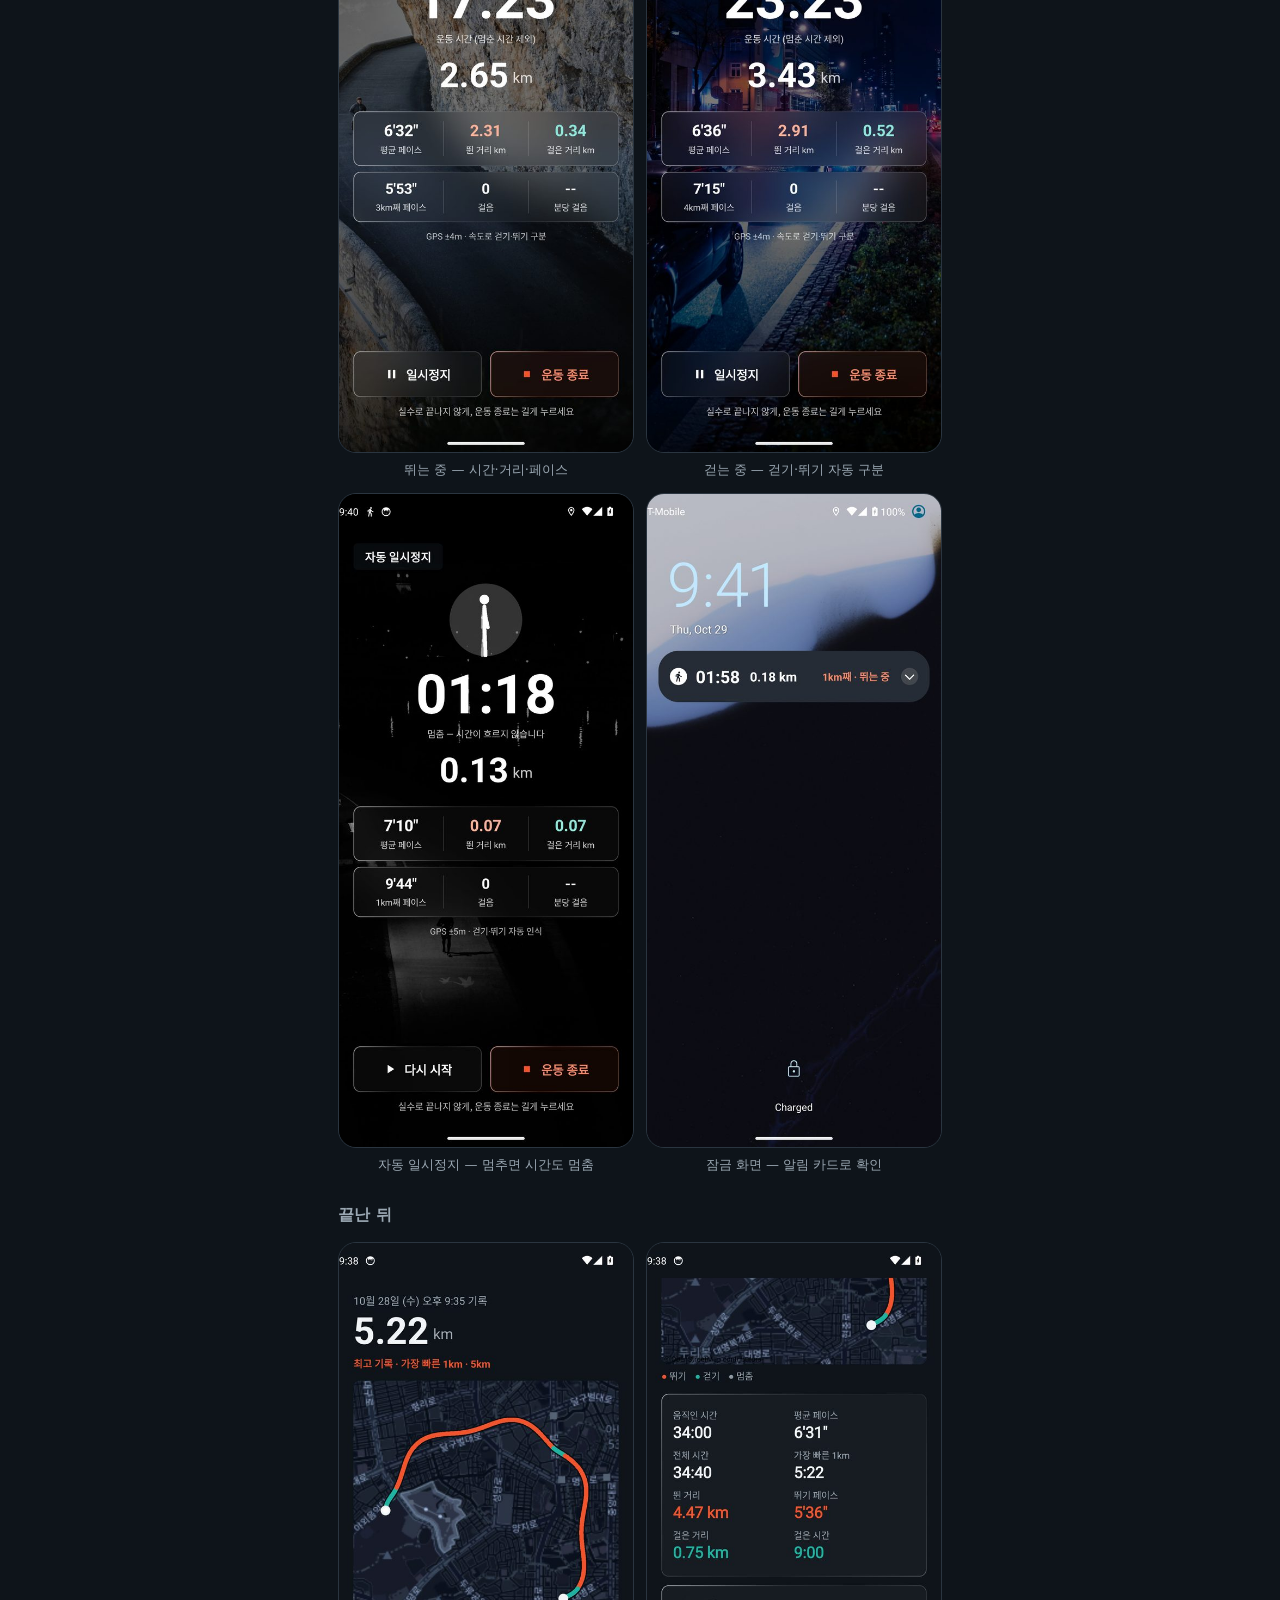
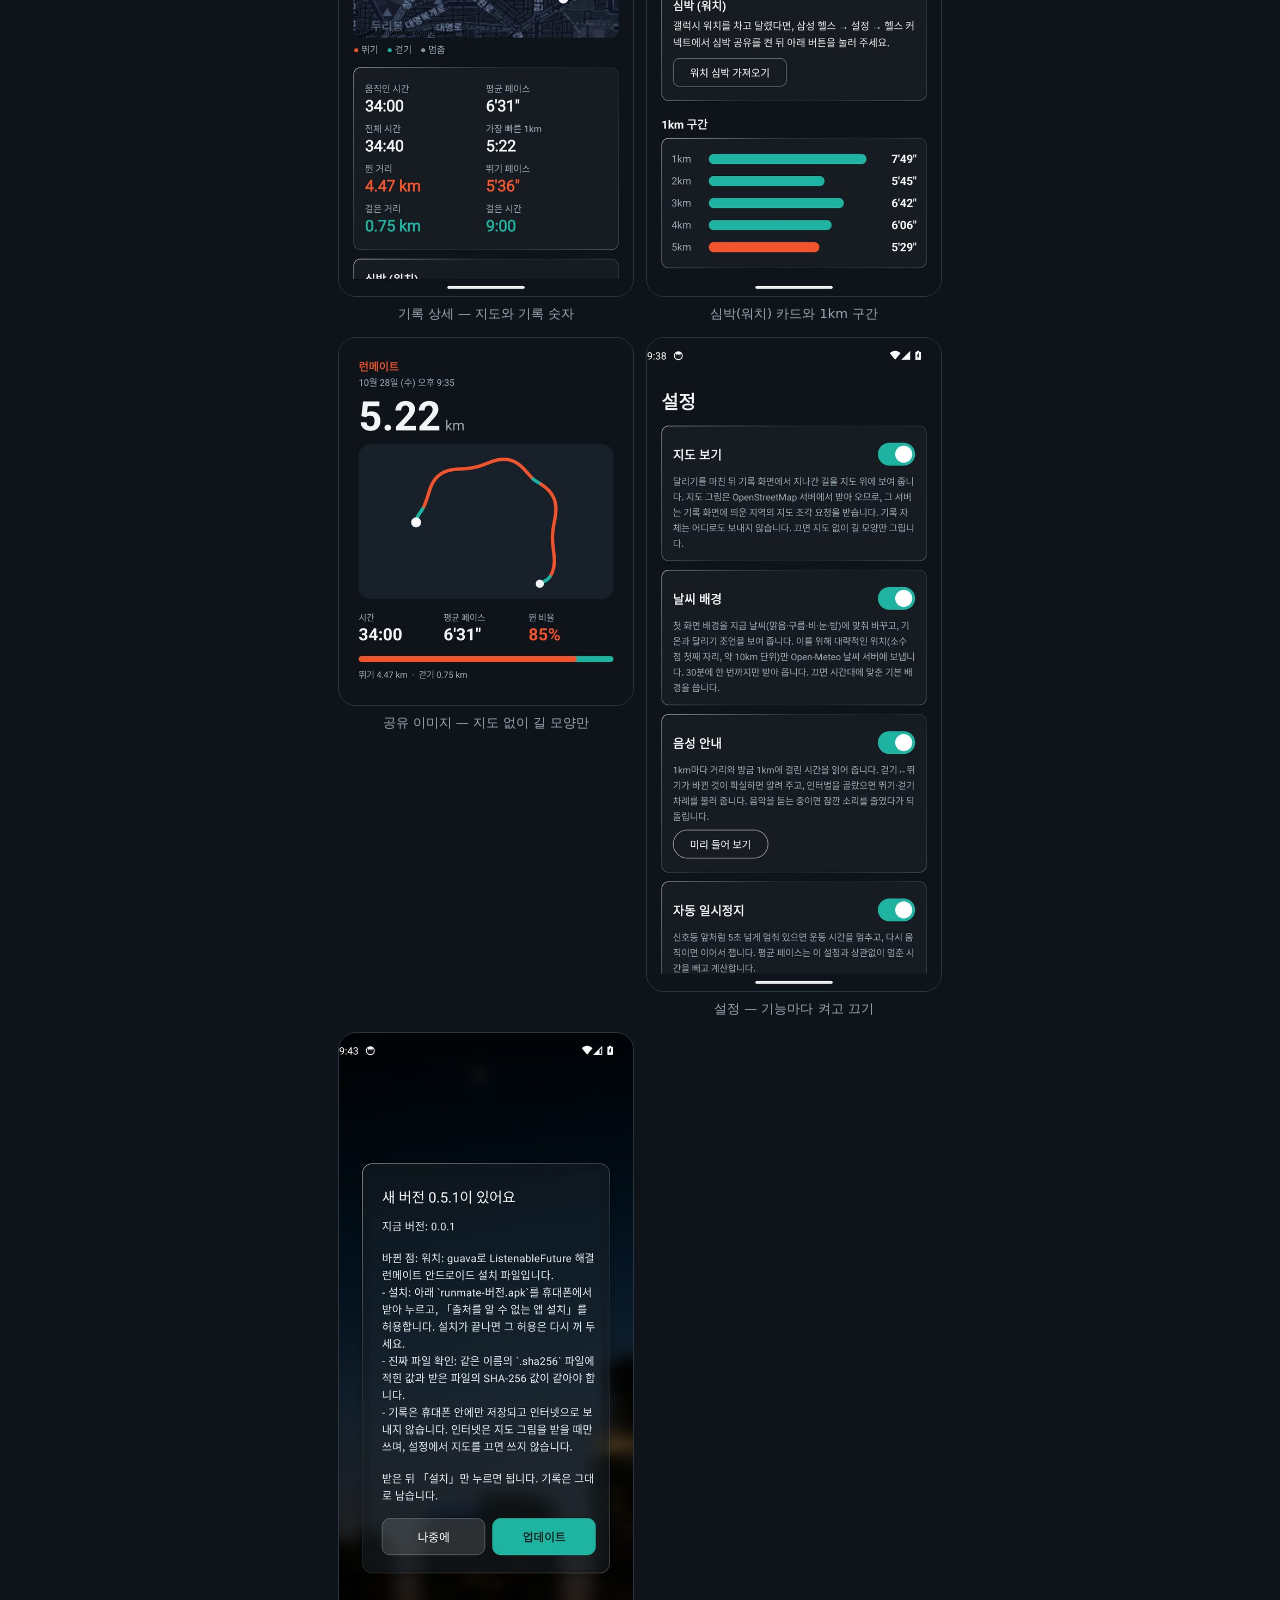
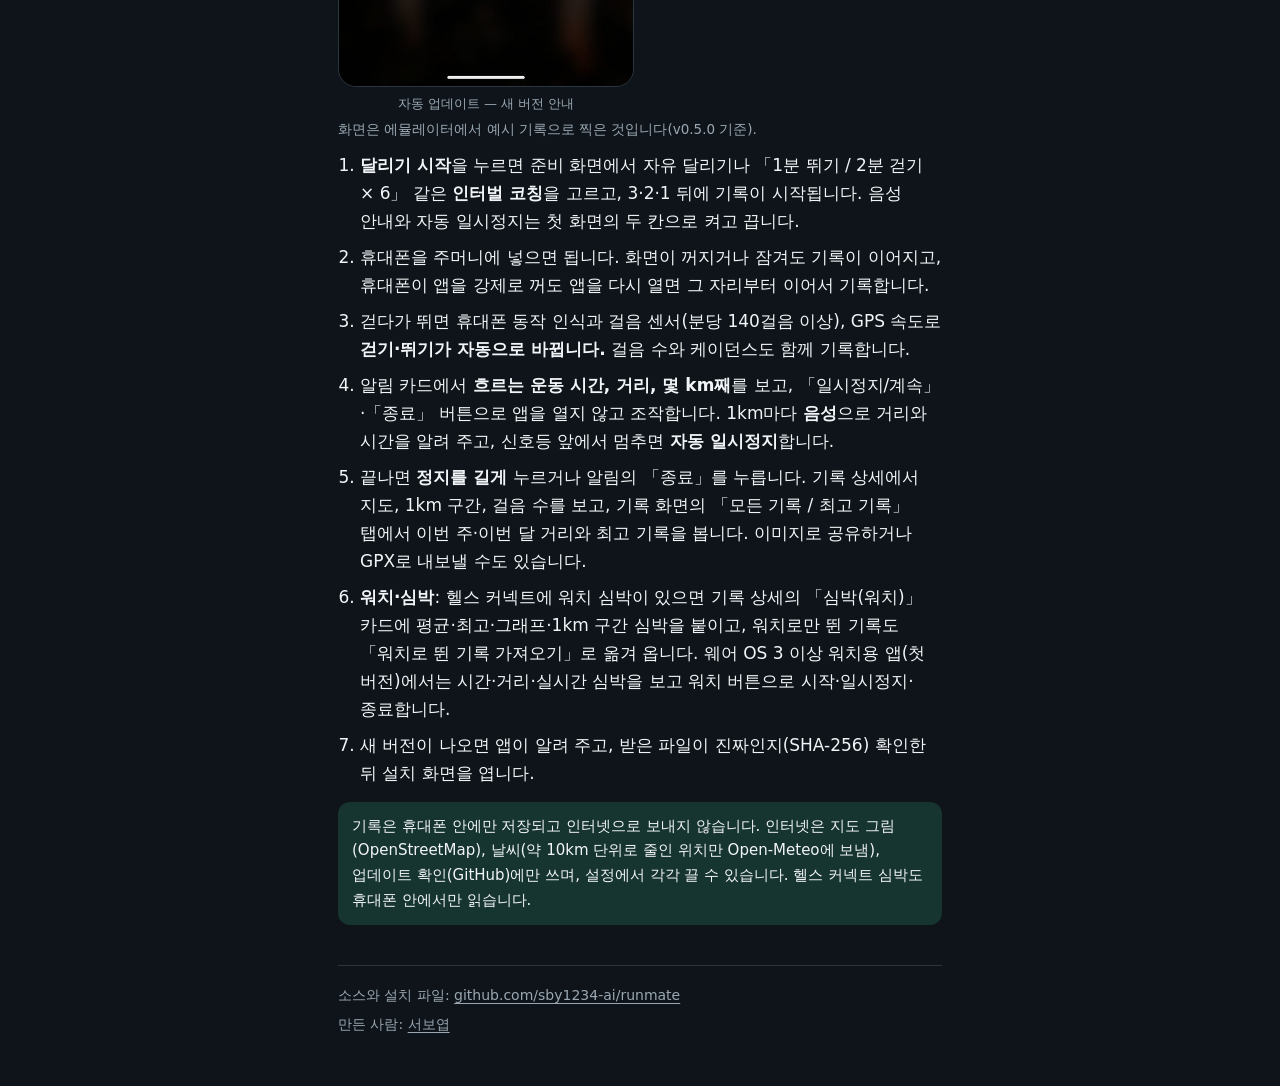
==== commit 95fe2501: "웹 화면·README를 v0.5 기준으로 갱신: 유리 레이아웃 캡처, 준비 화면·기록 탭·워치·심박 기능 소개 추가 Co-Authored-By: Claude Opus 5.5 <no" ====
--- a/web/index.html
+++ b/web/index.html
@@ -12,7 +12,7 @@
 <body>
 <div class="page">
   <header class="top">
-    <h1>런메이트<span class="ver">v0.3</span></h1>
+    <h1>런메이트<span class="ver">v0.5</span></h1>
     <p class="lead">뛰거나 걸으면 경로와 거리를 기록하고, <span class="run-t">뛰기</span>와 <span class="walk-t">걷기</span>를 자동으로 나눠 보여 주는 안드로이드 러닝 앱입니다.</p>
     <div class="cta">
       <a class="btn" href="https://github.com/sby1234-ai/runmate/releases/latest">안드로이드 앱 받기</a>
@@ -58,27 +58,45 @@
 
   <section class="how" aria-labelledby="how-h">
     <h2 id="how-h">앱에서는 이렇게 씁니다</h2>
+    <h3>시작과 첫 화면</h3>
     <div class="shots">
-      <figure><img src="img/home.jpg" alt="첫 화면: 지금 날씨에 맞춘 어두운 배경과 이번 주 거리, 시작 버튼" loading="lazy" width="540" height="1200"><figcaption>첫 화면 — 날씨에 따라 바뀌는 배경</figcaption></figure>
-      <figure><img src="img/run.jpg" alt="달리는 중 화면: 운동 시간, 거리, 페이스와 움직이는 러너" loading="lazy" width="540" height="1200"><figcaption>달리는 중 — 시간·거리·페이스</figcaption></figure>
-      <figure><img src="img/detail.jpg" alt="기록 보기: 어두운 지도 위 뛰기·걷기 색으로 나뉜 경로와 기록 숫자" loading="lazy" width="540" height="1200"><figcaption>기록 보기 — 지도와 1km 구간</figcaption></figure>
+      <figure><img src="img/home.jpg" alt="첫 화면: 날씨에 맞춘 사진 배경 위 유리 카드, 기록 요약, 음성 안내·자동 일시정지 토글, 달리기 시작 버튼" loading="lazy" width="540" height="1200"><figcaption>첫 화면 — 날씨·기록 요약·달리기 시작</figcaption></figure>
+      <figure><img src="img/runs.jpg" alt="기록 화면: 모든 기록·최고 기록 탭, 이번 주·이번 달 거리, 워치로 뛴 기록 가져오기 버튼" loading="lazy" width="540" height="1200"><figcaption>기록 — 모든 기록 / 최고 기록 탭</figcaption></figure>
+      <figure class="wide"><img src="img/weather.jpg" alt="비·눈·밤일 때의 첫 화면 배경과 날씨 안내 문구" loading="lazy" width="1096" height="800"><figcaption>날씨에 따라 바뀌는 배경 — 비·눈·밤</figcaption></figure>
+    </div>
+
+    <h3>달리는 중</h3>
+    <div class="shots">
+      <figure><img src="img/run.jpg" alt="달리는 중 화면: 운동 시간, 거리, 평균 페이스, 뛴 거리·걸은 거리, 구간 페이스" loading="lazy" width="540" height="1200"><figcaption>뛰는 중 — 시간·거리·페이스</figcaption></figure>
+      <figure><img src="img/walk.jpg" alt="걷는 중 화면: 걷기 표시와 걷는 러너, 운동 시간·거리" loading="lazy" width="540" height="1200"><figcaption>걷는 중 — 걷기·뛰기 자동 구분</figcaption></figure>
+      <figure><img src="img/autopause.jpg" alt="자동 일시정지 화면: 멈춰 서면 운동 시간이 멈춤" loading="lazy" width="540" height="1200"><figcaption>자동 일시정지 — 멈추면 시간도 멈춤</figcaption></figure>
+      <figure><img src="img/lock.jpg" alt="잠금 화면 알림 카드: 운동 시간, 거리, 몇 km째와 걷기·뛰기 상태" loading="lazy" width="540" height="1200"><figcaption>잠금 화면 — 알림 카드로 확인</figcaption></figure>
+    </div>
+
+    <h3>끝난 뒤</h3>
+    <div class="shots">
+      <figure><img src="img/detail.jpg" alt="기록 상세: 어두운 지도 위 뛰기·걷기 색으로 나뉜 경로와 기록 숫자" loading="lazy" width="540" height="1200"><figcaption>기록 상세 — 지도와 기록 숫자</figcaption></figure>
+      <figure><img src="img/heart.jpg" alt="기록 상세 아래쪽: 심박(워치) 카드와 1km 구간 막대" loading="lazy" width="540" height="1200"><figcaption>심박(워치) 카드와 1km 구간</figcaption></figure>
       <figure><img src="img/share.jpg" alt="공유 이미지: 거리, 길 모양, 시간·평균 페이스·뛴 비율" loading="lazy" width="540" height="675"><figcaption>공유 이미지 — 지도 없이 길 모양만</figcaption></figure>
+      <figure><img src="img/settings.jpg" alt="설정 화면: 지도 보기, 날씨 배경, 음성 안내, 자동 일시정지 켜고 끄기" loading="lazy" width="540" height="1200"><figcaption>설정 — 기능마다 켜고 끄기</figcaption></figure>
+      <figure><img src="img/update.jpg" alt="새 버전 안내 대화상자: 바뀐 점과 설치 방법, 업데이트 버튼" loading="lazy" width="540" height="1200"><figcaption>자동 업데이트 — 새 버전 안내</figcaption></figure>
     </div>
-    <p class="drop-note">화면은 에뮬레이터에서 예시 기록으로 찍은 것입니다.</p>
+    <p class="drop-note">화면은 에뮬레이터에서 예시 기록으로 찍은 것입니다(v0.5.0 기준).</p>
     <ol class="steps">
-      <li><b>시작</b>을 누르고 휴대폰을 주머니에 넣습니다. 화면이 꺼지거나 잠겨도 기록이 이어지고, 휴대폰이 앱을 강제로 꺼도 앱을 다시 열면 그 자리부터 이어서 기록합니다.</li>
+      <li><b>달리기 시작</b>을 누르면 준비 화면에서 자유 달리기나 「1분 뛰기 / 2분 걷기 × 6」 같은 <b>인터벌 코칭</b>을 고르고, 3·2·1 뒤에 기록이 시작됩니다. 음성 안내와 자동 일시정지는 첫 화면의 두 칸으로 켜고 끕니다.</li>
+      <li>휴대폰을 주머니에 넣으면 됩니다. 화면이 꺼지거나 잠겨도 기록이 이어지고, 휴대폰이 앱을 강제로 꺼도 앱을 다시 열면 그 자리부터 이어서 기록합니다.</li>
       <li>걷다가 뛰면 휴대폰 동작 인식과 걸음 센서(분당 140걸음 이상), GPS 속도로 <b>걷기·뛰기가 자동으로 바뀝니다.</b> 걸음 수와 케이던스도 함께 기록합니다.</li>
       <li>알림 카드에서 <b>흐르는 운동 시간, 거리, 몇 km째</b>를 보고, 「일시정지/계속」·「종료」 버튼으로 앱을 열지 않고 조작합니다. 1km마다 <b>음성</b>으로 거리와 시간을 알려 주고, 신호등 앞에서 멈추면 <b>자동 일시정지</b>합니다.</li>
-      <li>처음이라면 「1분 뛰기 / 2분 걷기 × 6」 같은 <b>인터벌 코칭</b>을 골라 뛰기와 걷기 차례를 음성으로 안내받을 수 있습니다.</li>
-      <li>끝나면 <b>정지를 길게</b> 누르거나 알림의 「종료」를 누릅니다. 기록 보기에서 지도, 1km 구간, 걸음 수, 이번 주 거리와 최고 기록을 보고, 이미지로 공유하거나 GPX로 내보낼 수 있습니다.</li>
+      <li>끝나면 <b>정지를 길게</b> 누르거나 알림의 「종료」를 누릅니다. 기록 상세에서 지도, 1km 구간, 걸음 수를 보고, 기록 화면의 「모든 기록 / 최고 기록」 탭에서 이번 주·이번 달 거리와 최고 기록을 봅니다. 이미지로 공유하거나 GPX로 내보낼 수도 있습니다.</li>
+      <li><b>워치·심박</b>: 헬스 커넥트에 워치 심박이 있으면 기록 상세의 「심박(워치)」 카드에 평균·최고·그래프·1km 구간 심박을 붙이고, 워치로만 뛴 기록도 「워치로 뛴 기록 가져오기」로 옮겨 옵니다. 웨어 OS 3 이상 워치용 앱(첫 버전)에서는 시간·거리·실시간 심박을 보고 워치 버튼으로 시작·일시정지·종료합니다.</li>
       <li>새 버전이 나오면 앱이 알려 주고, 받은 파일이 진짜인지(SHA-256) 확인한 뒤 설치 화면을 엽니다.</li>
     </ol>
-    <p class="privacy">기록은 휴대폰 안에만 저장되고 인터넷으로 보내지 않습니다. 인터넷은 지도 그림(OpenStreetMap), 날씨(약 10km 단위로 줄인 위치만 Open-Meteo에 보냄), 업데이트 확인(GitHub)에만 쓰며, 설정에서 각각 끌 수 있습니다.</p>
+    <p class="privacy">기록은 휴대폰 안에만 저장되고 인터넷으로 보내지 않습니다. 인터넷은 지도 그림(OpenStreetMap), 날씨(약 10km 단위로 줄인 위치만 Open-Meteo에 보냄), 업데이트 확인(GitHub)에만 쓰며, 설정에서 각각 끌 수 있습니다. 헬스 커넥트 심박도 휴대폰 안에서만 읽습니다.</p>
   </section>
 
   <footer class="foot">
     <p>소스와 설치 파일: <a href="https://github.com/sby1234-ai/runmate">github.com/sby1234-ai/runmate</a></p>
-    <p>만든 사람: <a href="https://sby1234-ai.github.io/myprofile/career/">서보엽</a></p>
+    <p>만든 사람: <a href="https://sby1234-ai.github.io/myprofile/">서보엽</a></p>
   </footer>
 </div>
 <script src="logic.js" defer></script>
--- a/web/style.css
+++ b/web/style.css
@@ -65,5 +65,6 @@
 .shots { display: grid; grid-template-columns: 1fr 1fr; gap: 12px; margin: 14px 0 0; }
 .shots figure { margin: 0; }
 .shots img { display: block; width: 100%; height: auto; border-radius: 18px; border: 1px solid var(--line); }
+.shots figure.wide { grid-column: 1 / -1; }
 .shots figcaption { margin-top: 6px; font-size: 13px; color: var(--sub); text-align: center; }
 .ver { display: inline-block; margin-left: 8px; padding: 2px 10px; border-radius: 999px; background: var(--walk-tint); color: var(--walk); font-size: 13px; font-weight: 800; vertical-align: middle; letter-spacing: 0; }
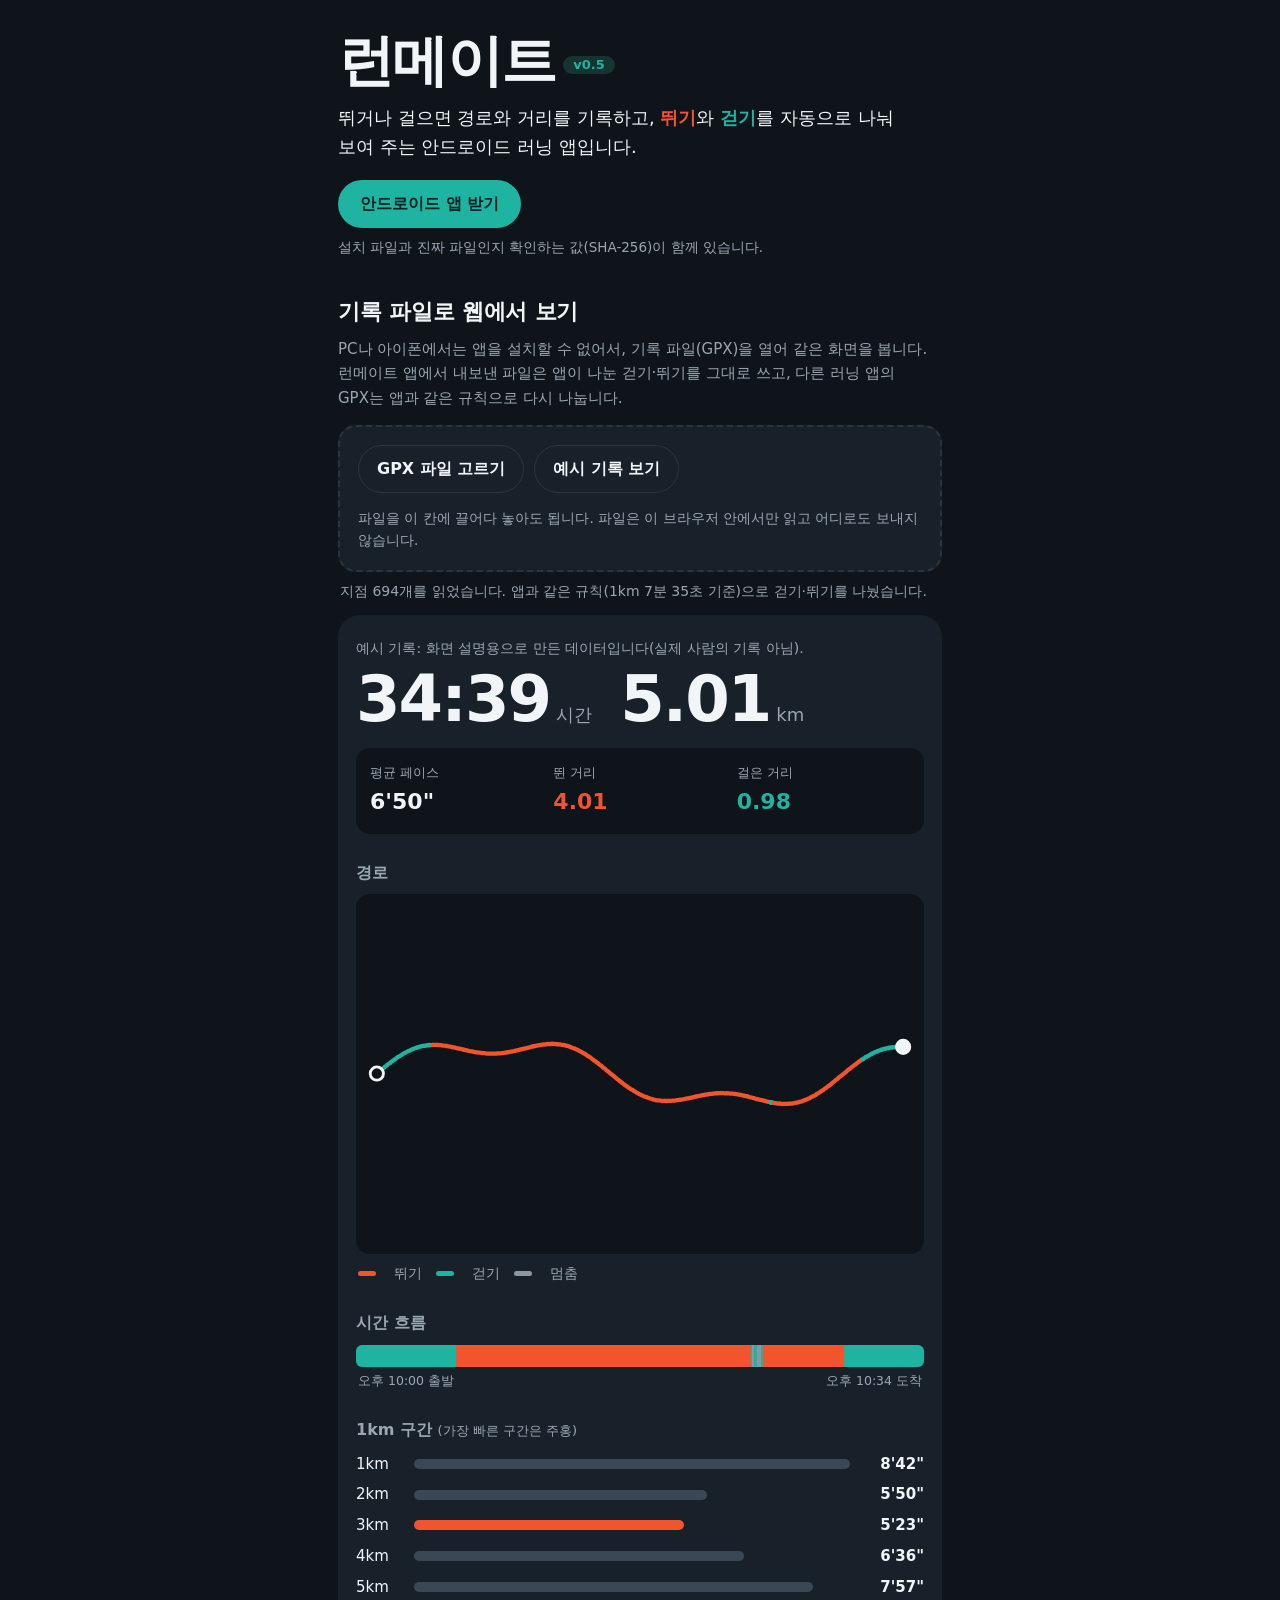
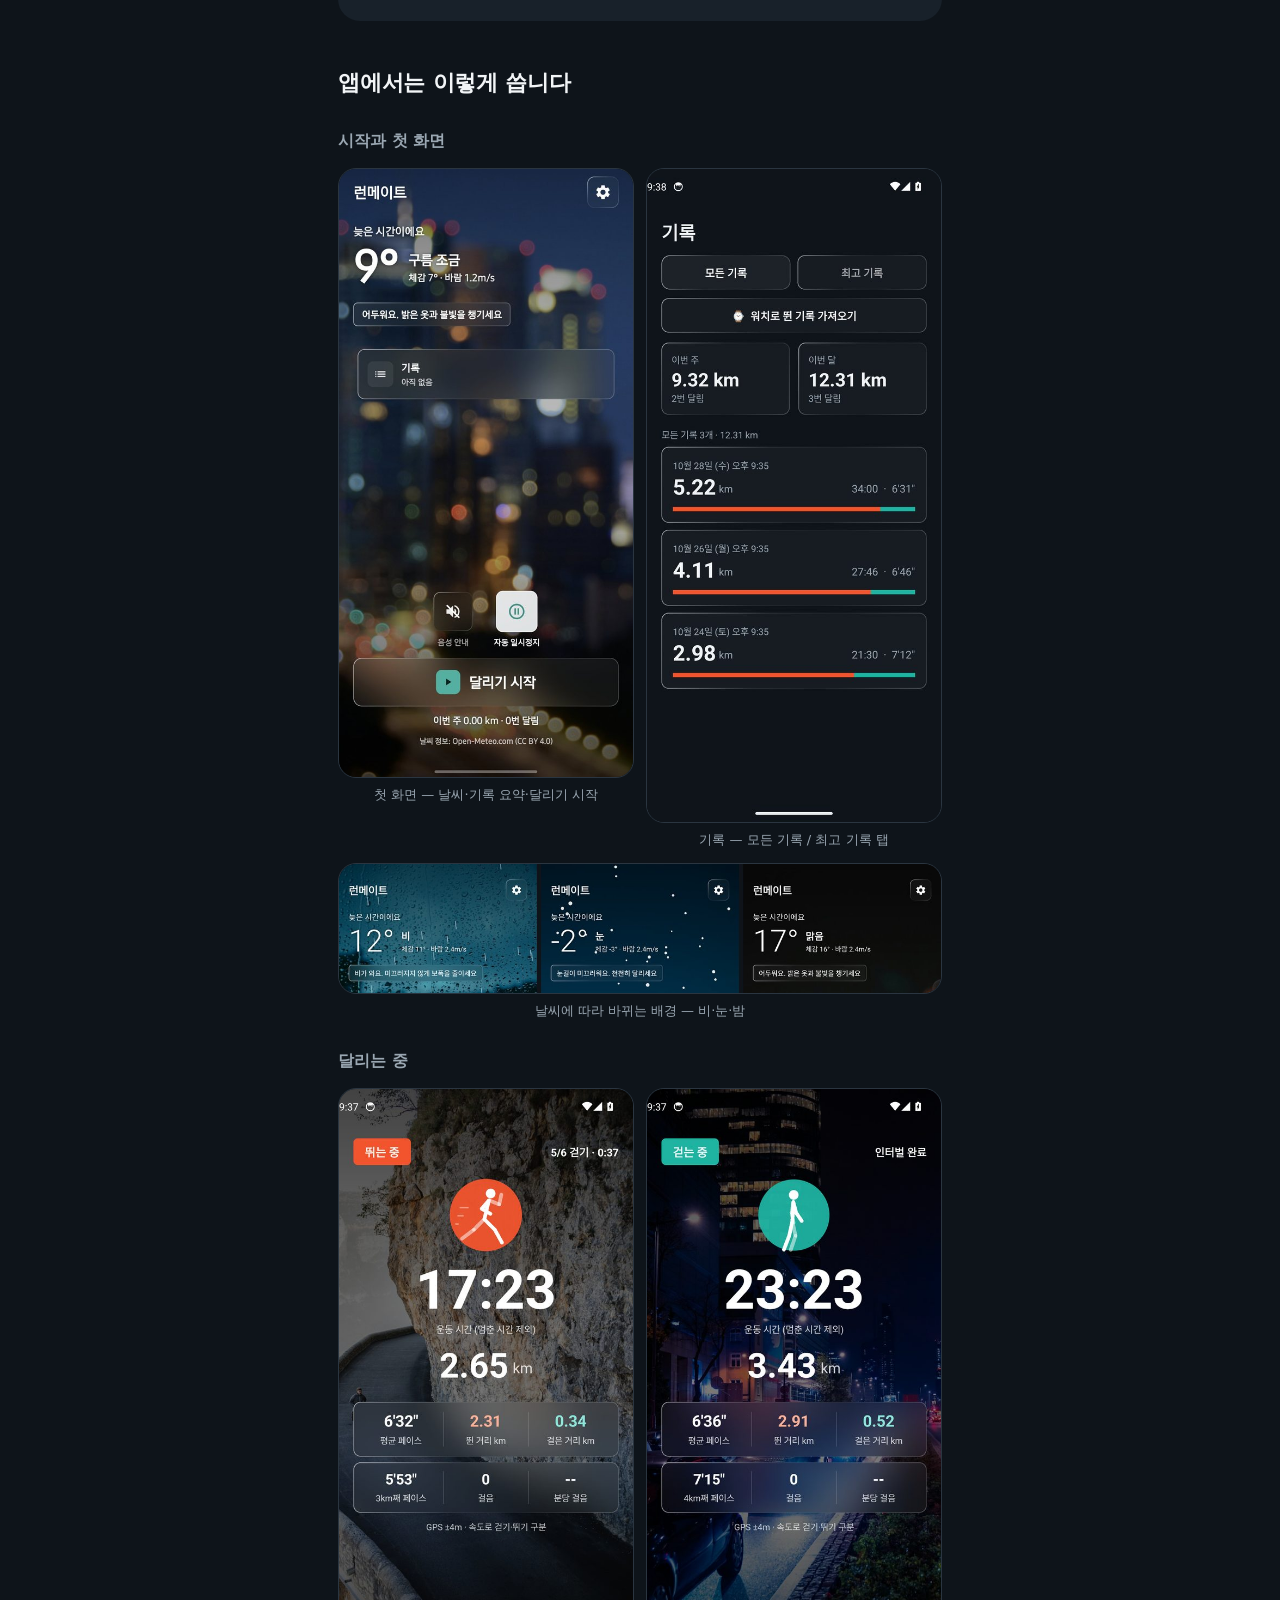
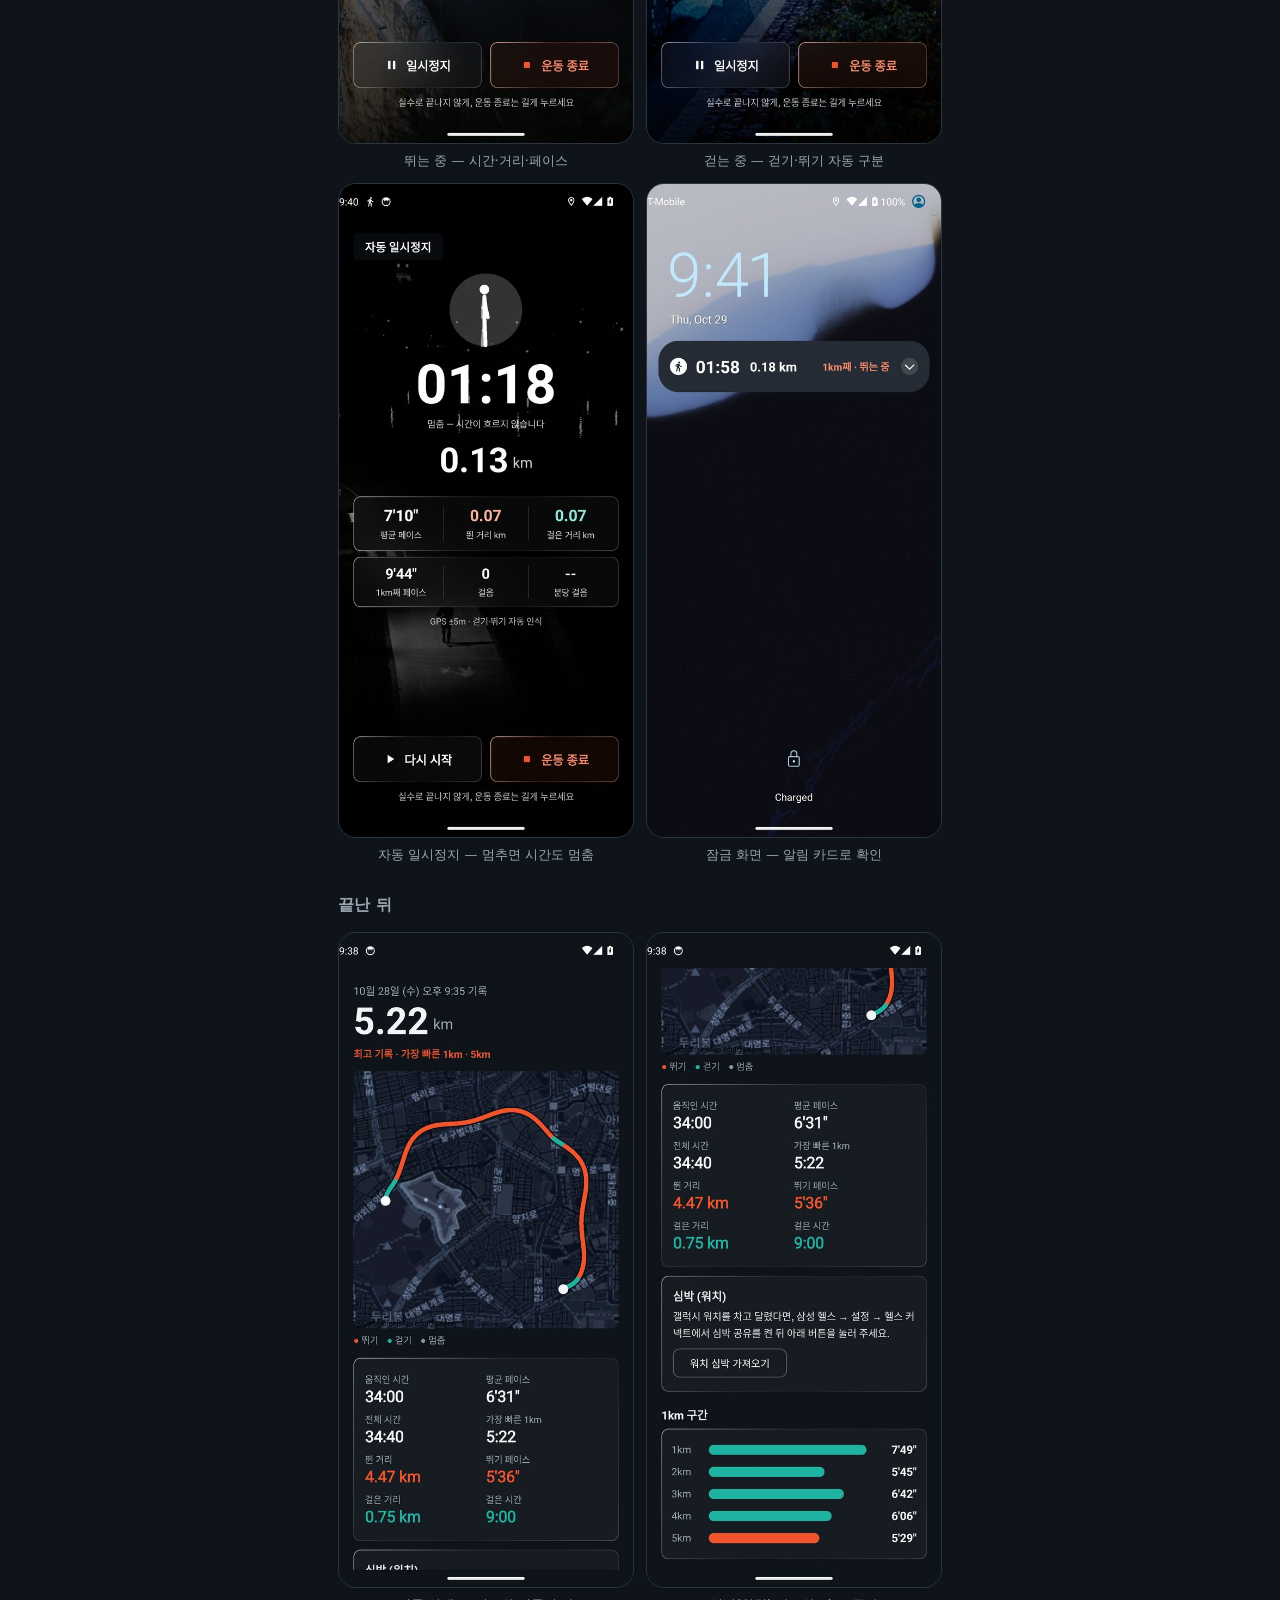
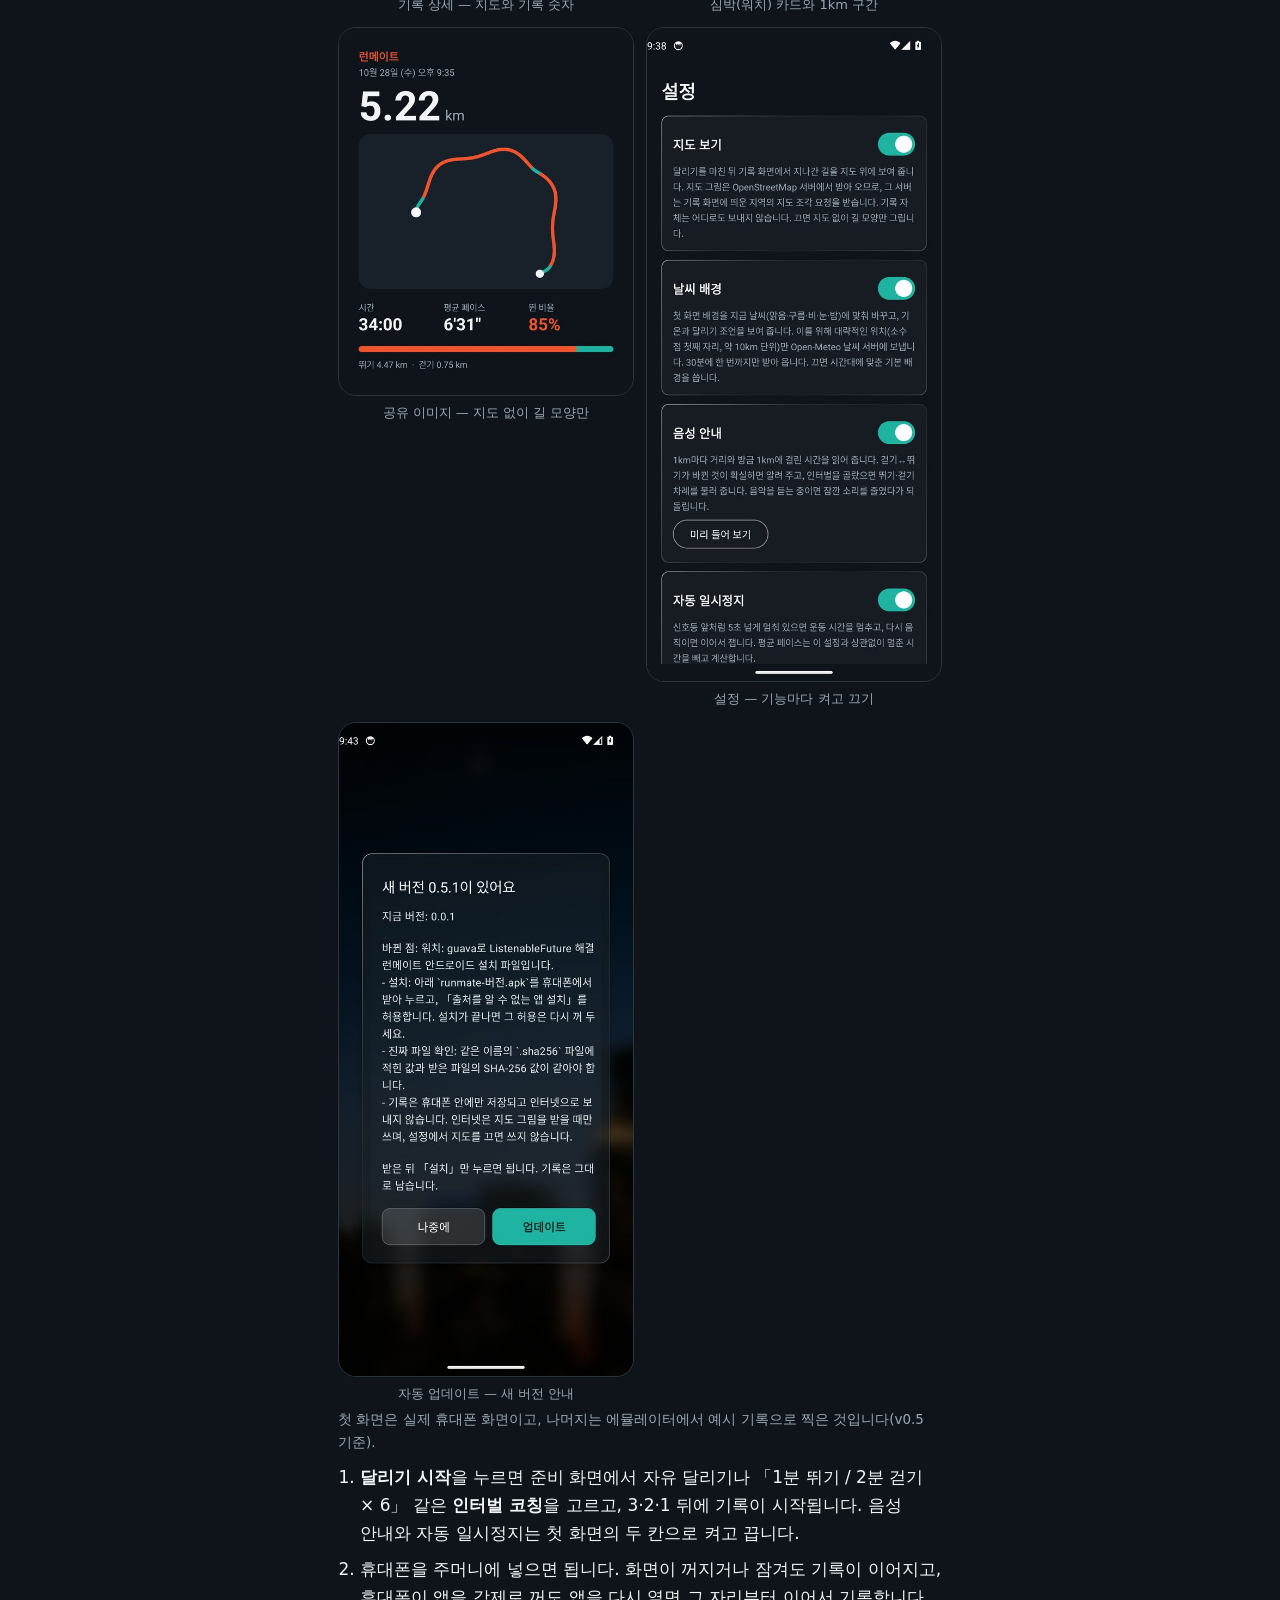
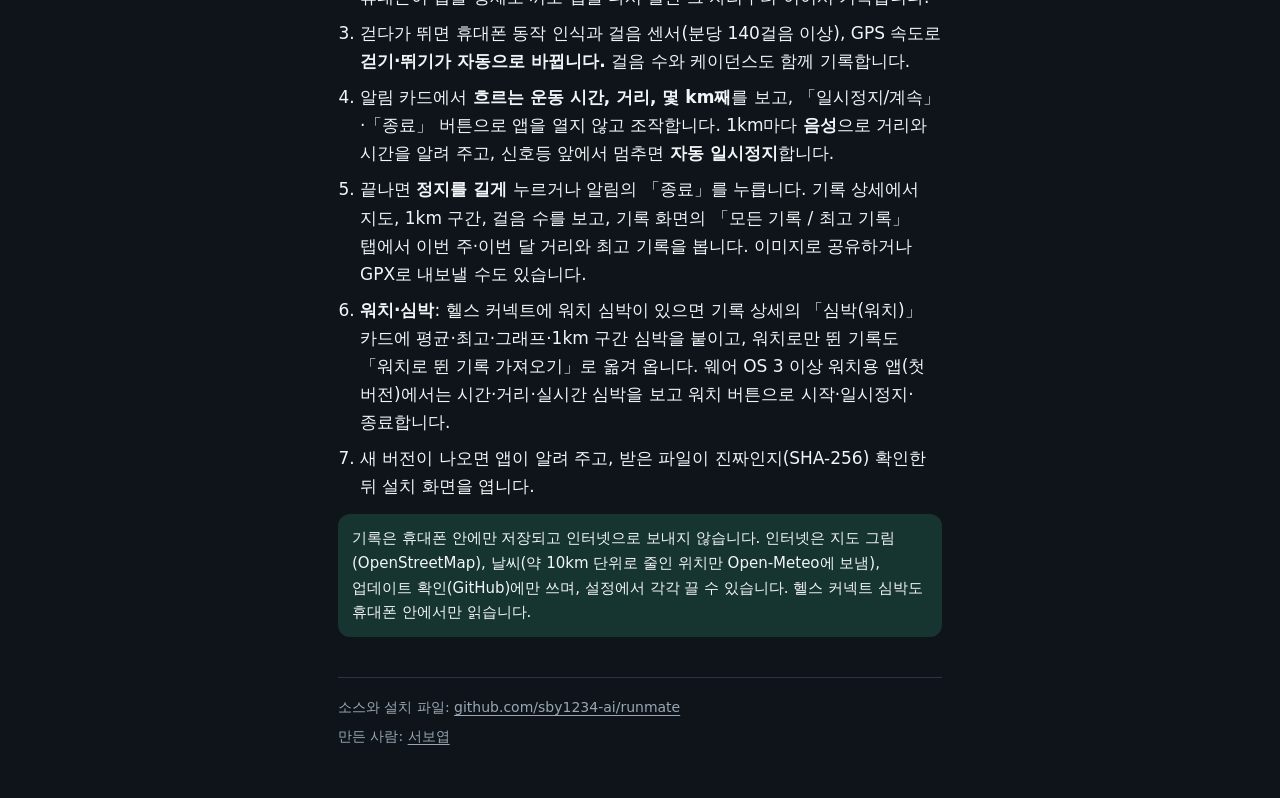
==== commit 6cba6bc6: "웹: 첫 화면을 실제 휴대폰 화면으로 교체, 날씨 배경 사진은 윗부분만 사용 Co-Authored-By: Claude Opus 5.5 <noreply@anthropic.com> C" ====
--- a/web/index.html
+++ b/web/index.html
@@ -60,9 +60,9 @@
     <h2 id="how-h">앱에서는 이렇게 씁니다</h2>
     <h3>시작과 첫 화면</h3>
     <div class="shots">
-      <figure><img src="img/home.jpg" alt="첫 화면: 날씨에 맞춘 사진 배경 위 유리 카드, 기록 요약, 음성 안내·자동 일시정지 토글, 달리기 시작 버튼" loading="lazy" width="540" height="1200"><figcaption>첫 화면 — 날씨·기록 요약·달리기 시작</figcaption></figure>
+      <figure><img src="img/home.jpg" alt="첫 화면: 날씨에 맞춘 사진 배경, 기록 카드, 음성 안내·자동 일시정지 토글, 달리기 시작 버튼" loading="lazy" width="540" height="1117"><figcaption>첫 화면 — 날씨·기록 요약·달리기 시작</figcaption></figure>
       <figure><img src="img/runs.jpg" alt="기록 화면: 모든 기록·최고 기록 탭, 이번 주·이번 달 거리, 워치로 뛴 기록 가져오기 버튼" loading="lazy" width="540" height="1200"><figcaption>기록 — 모든 기록 / 최고 기록 탭</figcaption></figure>
-      <figure class="wide"><img src="img/weather.jpg" alt="비·눈·밤일 때의 첫 화면 배경과 날씨 안내 문구" loading="lazy" width="1096" height="800"><figcaption>날씨에 따라 바뀌는 배경 — 비·눈·밤</figcaption></figure>
+      <figure class="wide"><img src="img/weather.jpg" alt="비·눈·밤일 때의 첫 화면 배경과 날씨 안내 문구" loading="lazy" width="1096" height="236"><figcaption>날씨에 따라 바뀌는 배경 — 비·눈·밤</figcaption></figure>
     </div>
 
     <h3>달리는 중</h3>
@@ -81,7 +81,7 @@
       <figure><img src="img/settings.jpg" alt="설정 화면: 지도 보기, 날씨 배경, 음성 안내, 자동 일시정지 켜고 끄기" loading="lazy" width="540" height="1200"><figcaption>설정 — 기능마다 켜고 끄기</figcaption></figure>
       <figure><img src="img/update.jpg" alt="새 버전 안내 대화상자: 바뀐 점과 설치 방법, 업데이트 버튼" loading="lazy" width="540" height="1200"><figcaption>자동 업데이트 — 새 버전 안내</figcaption></figure>
     </div>
-    <p class="drop-note">화면은 에뮬레이터에서 예시 기록으로 찍은 것입니다(v0.5.0 기준).</p>
+    <p class="drop-note">첫 화면은 실제 휴대폰 화면이고, 나머지는 에뮬레이터에서 예시 기록으로 찍은 것입니다(v0.5 기준).</p>
     <ol class="steps">
       <li><b>달리기 시작</b>을 누르면 준비 화면에서 자유 달리기나 「1분 뛰기 / 2분 걷기 × 6」 같은 <b>인터벌 코칭</b>을 고르고, 3·2·1 뒤에 기록이 시작됩니다. 음성 안내와 자동 일시정지는 첫 화면의 두 칸으로 켜고 끕니다.</li>
       <li>휴대폰을 주머니에 넣으면 됩니다. 화면이 꺼지거나 잠겨도 기록이 이어지고, 휴대폰이 앱을 강제로 꺼도 앱을 다시 열면 그 자리부터 이어서 기록합니다.</li>
